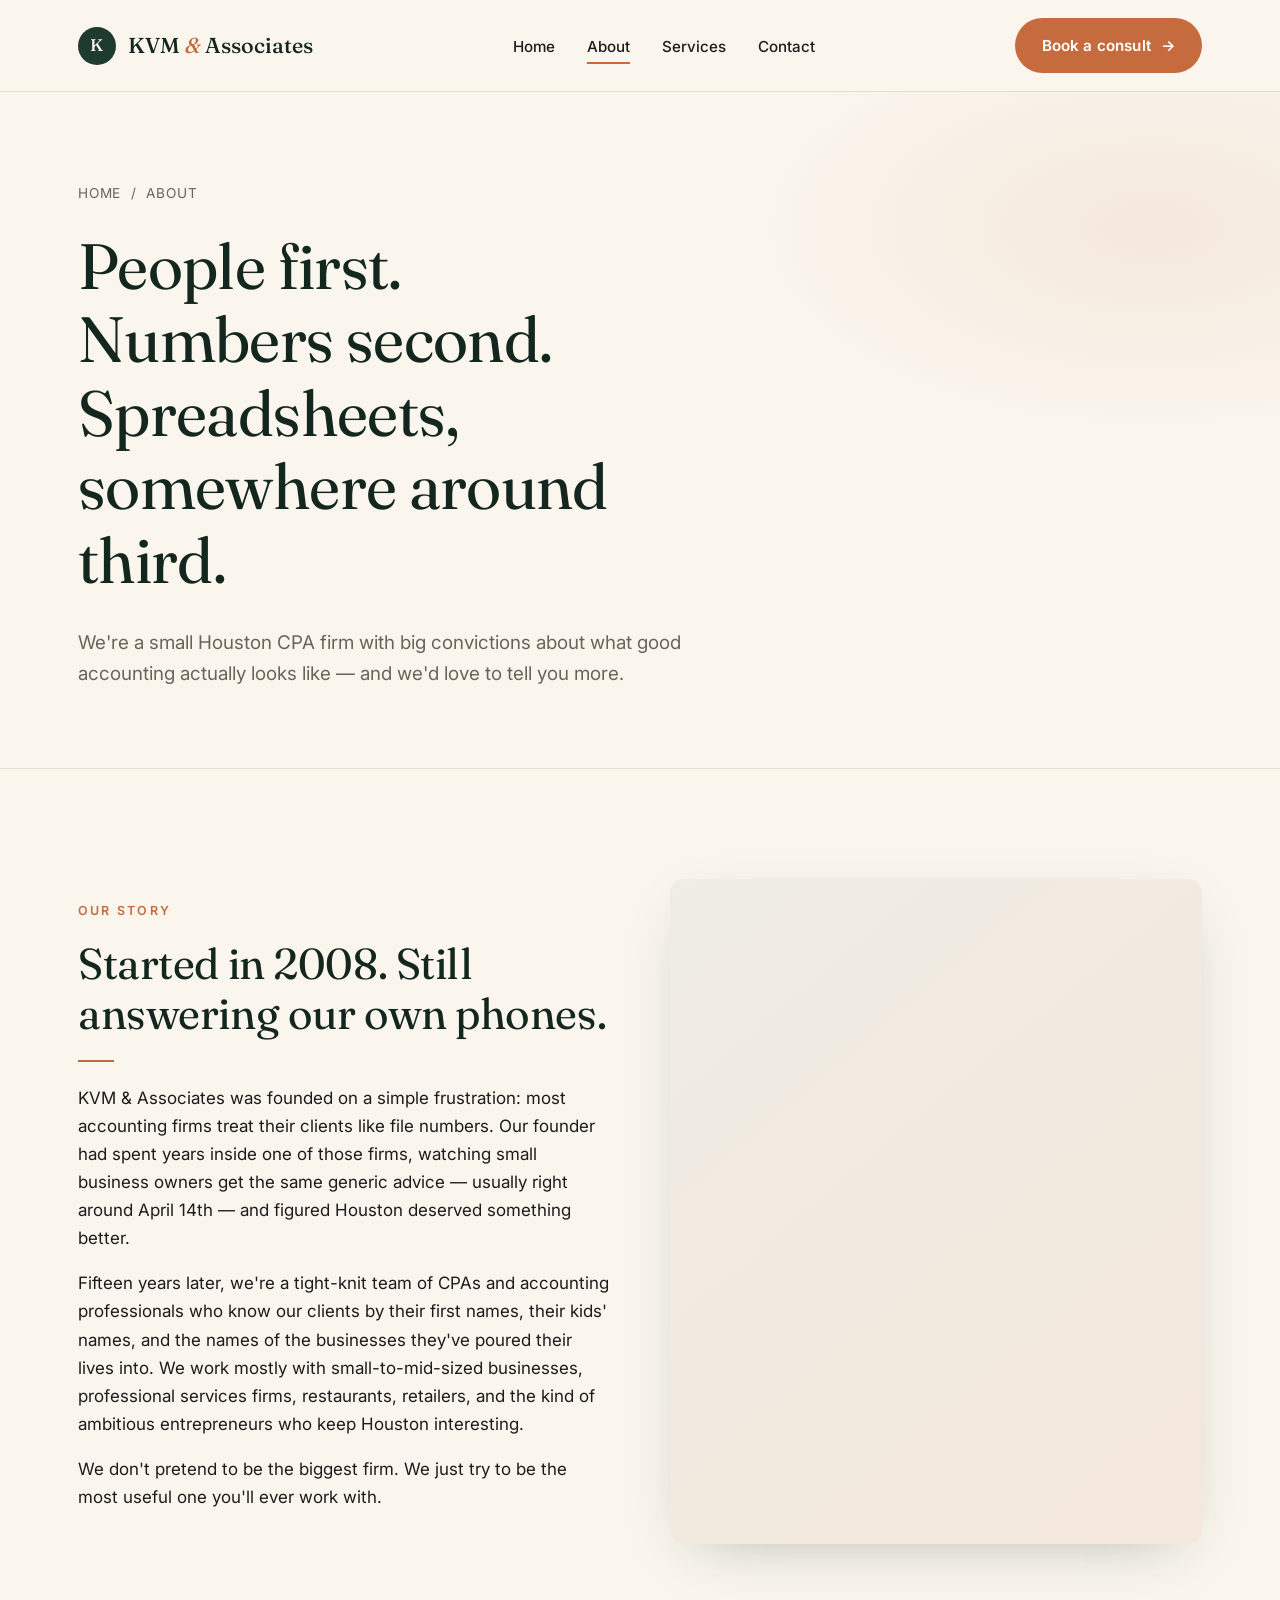
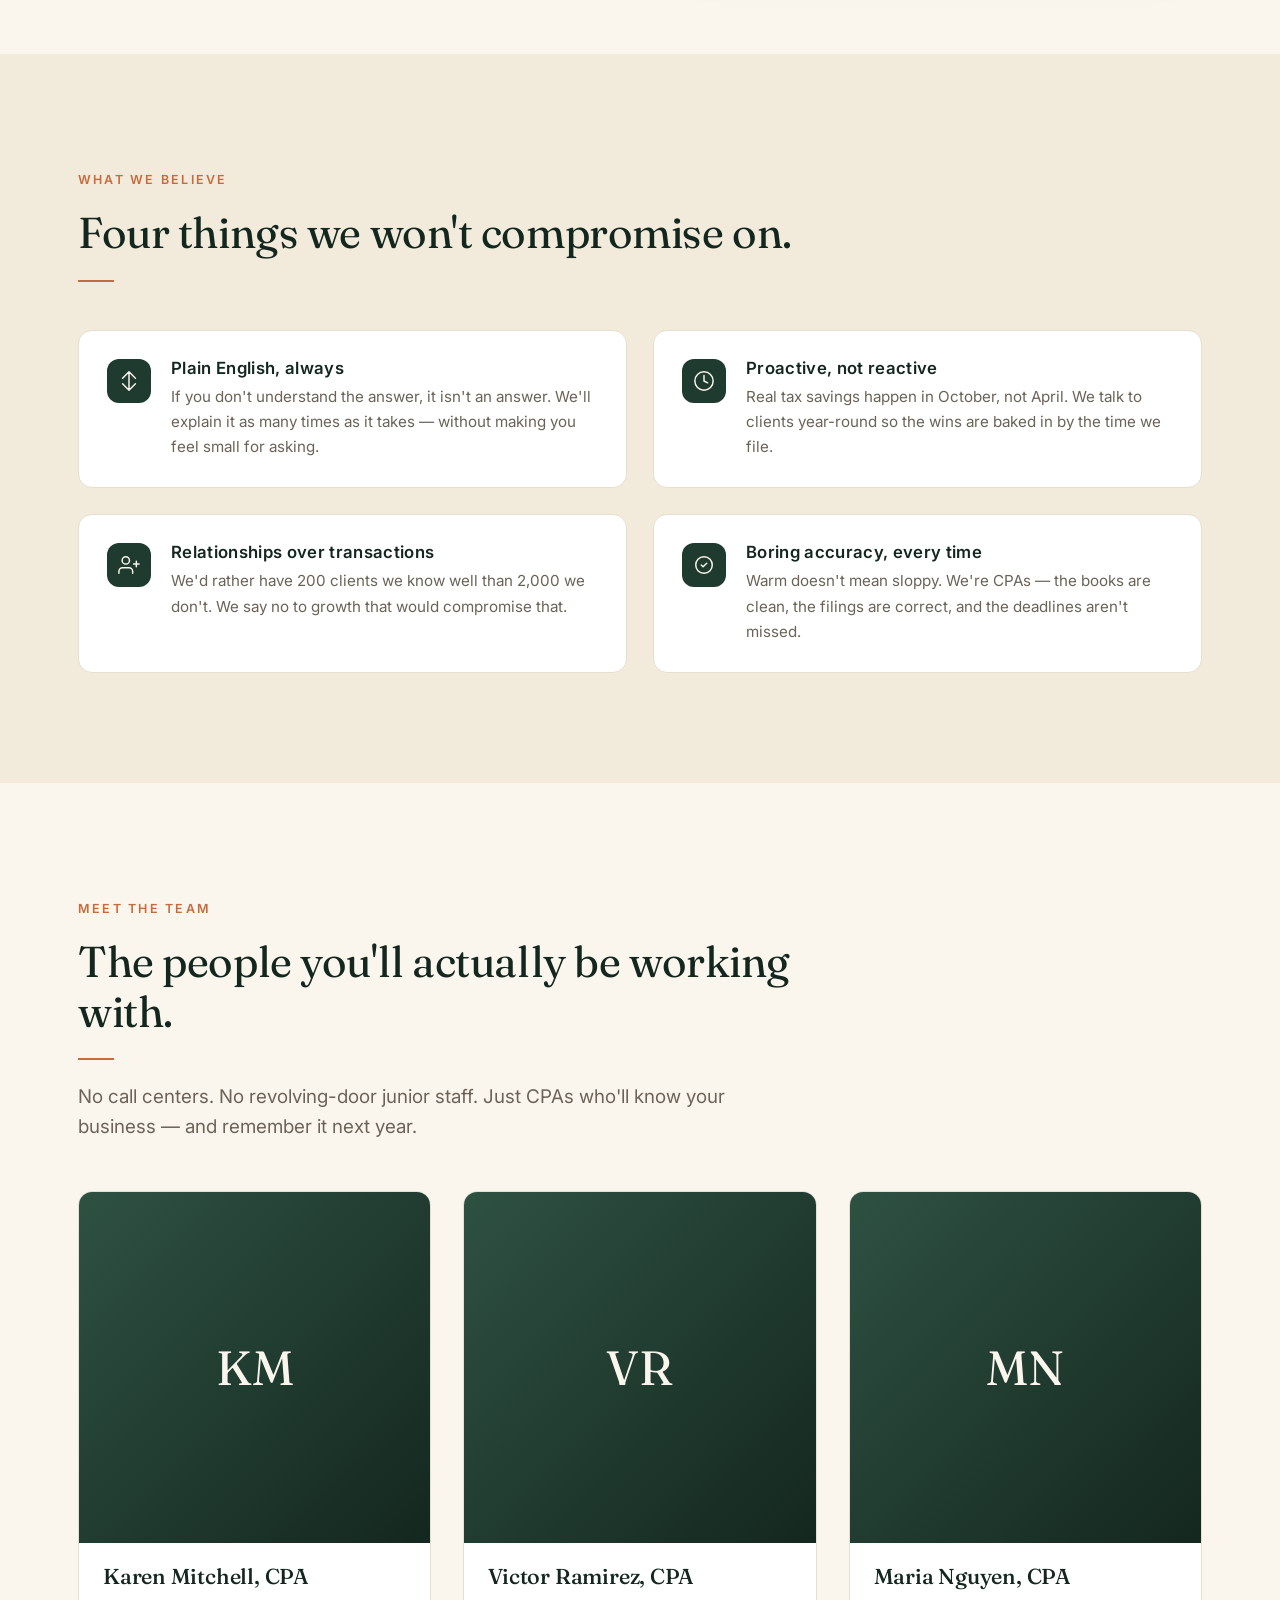
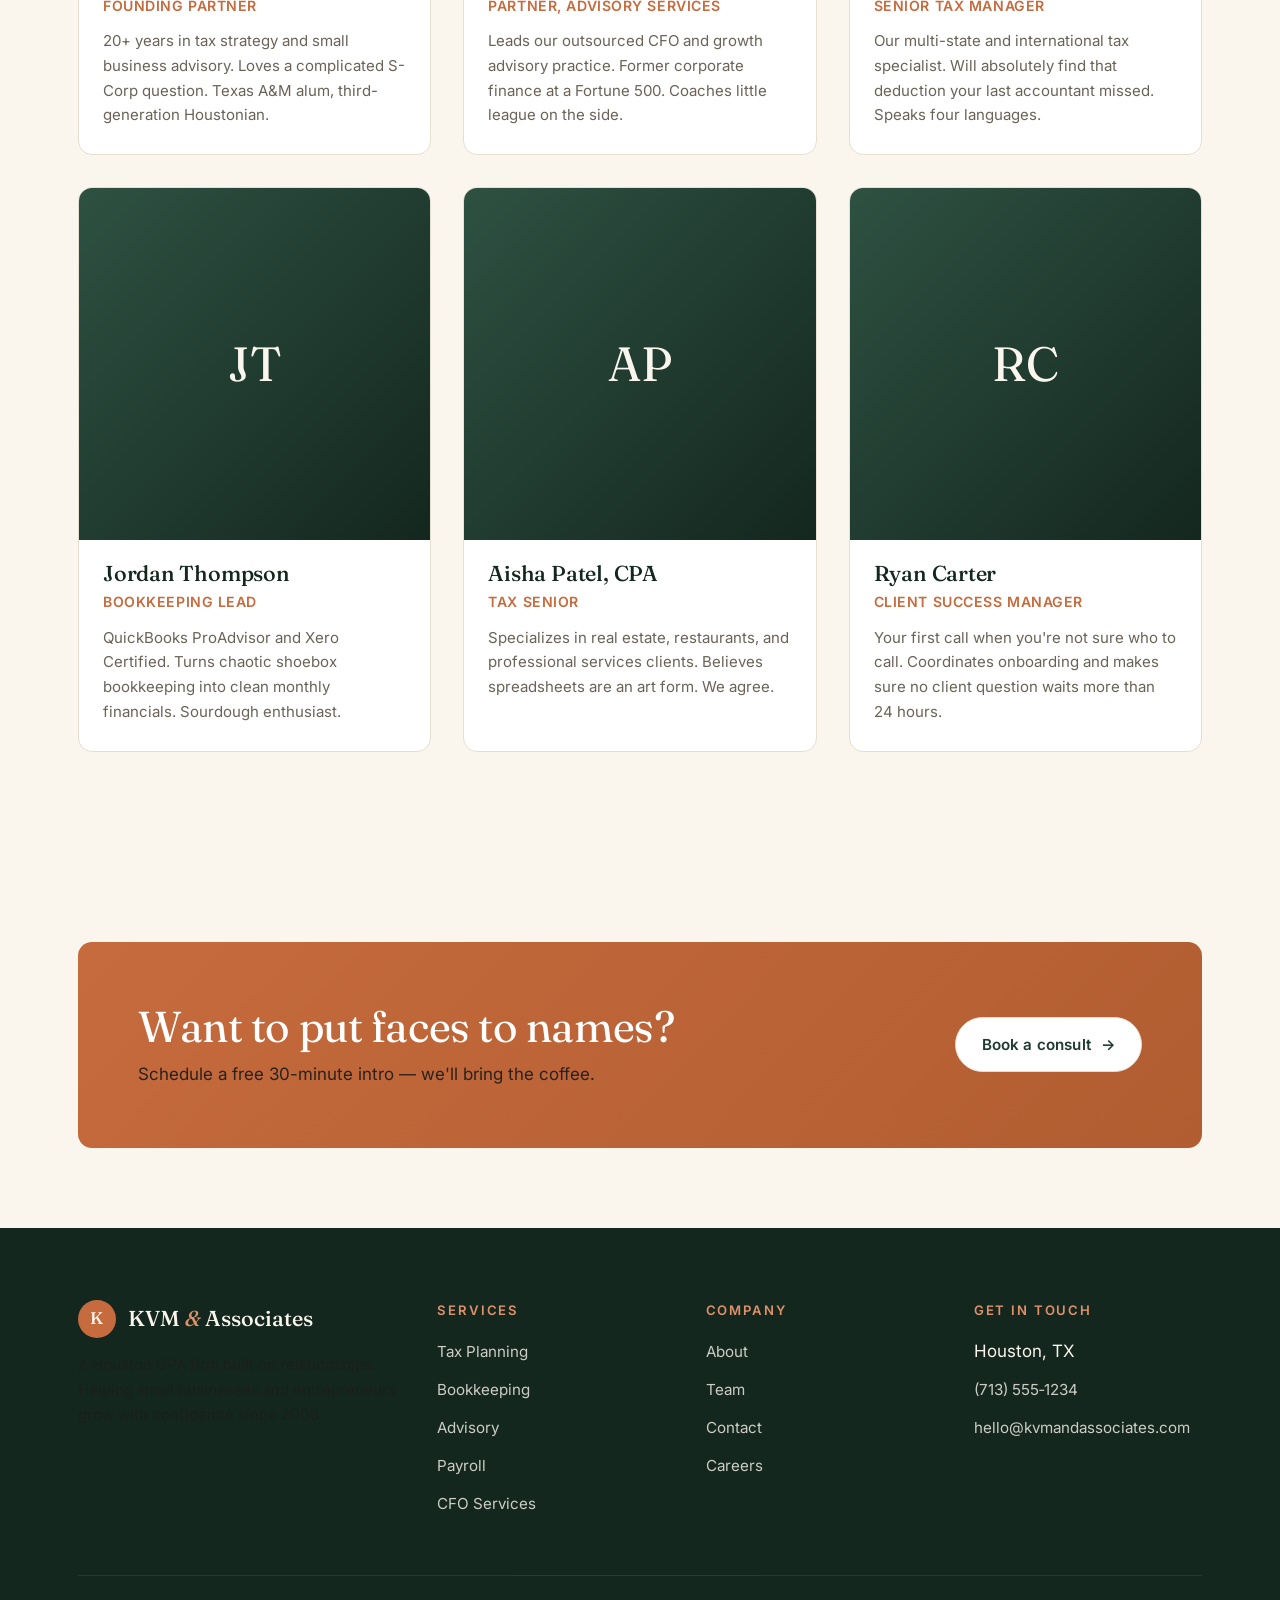
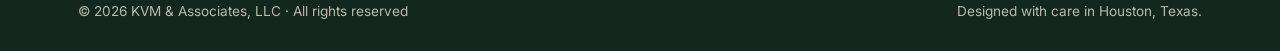
==== about.html @ 1a662e43 "Add files via upload" ====
<!DOCTYPE html>
<html lang="en">
<head>
  <meta charset="UTF-8" />
  <meta name="viewport" content="width=device-width, initial-scale=1.0" />
  <title>About KVM &amp; Associates — Houston CPAs Who Care</title>
  <meta name="description" content="Meet the Houston CPAs behind KVM &amp; Associates. Learn our story, values, and the people who make tax season feel a little less terrible." />
  <link rel="preconnect" href="https://fonts.googleapis.com" />
  <link rel="preconnect" href="https://fonts.gstatic.com" crossorigin />
  <link href="https://fonts.googleapis.com/css2?family=Fraunces:ital,opsz,wght@0,9..144,400;0,9..144,500;1,9..144,400&family=Inter:wght@400;500;600;700&display=swap" rel="stylesheet" />
  <link rel="stylesheet" href="styles.css" />
</head>
<body>

  <!-- NAV -->
  <header class="nav">
    <div class="nav-inner">
      <a href="index.html" class="brand">
        <span class="brand-mark">K</span>
        <span>KVM <em style="font-style: italic; color: var(--clay);">&amp;</em> Associates</span>
      </a>
      <nav>
        <ul class="nav-links">
          <li><a href="index.html">Home</a></li>
          <li><a href="about.html" class="active">About</a></li>
          <li><a href="services.html">Services</a></li>
          <li><a href="contact.html">Contact</a></li>
        </ul>
      </nav>
      <div class="nav-cta">
        <a href="contact.html" class="btn btn-primary">Book a consult <span class="arrow">→</span></a>
      </div>
    </div>
  </header>

  <!-- PAGE HEADER -->
  <section class="page-header">
    <div class="wrap">
      <div class="crumbs"><a href="index.html">Home</a> &nbsp;/&nbsp; About</div>
      <h1>People first. Numbers second. Spreadsheets, somewhere around third.</h1>
      <p class="lead">We're a small Houston CPA firm with big convictions about what good accounting actually looks like — and we'd love to tell you more.</p>
    </div>
  </section>

  <!-- STORY -->
  <section class="section">
    <div class="wrap">
      <div class="grid-2">
        <div>
          <span class="eyebrow">Our story</span>
          <h2>Started in 2008. Still answering our own phones.</h2>
          <div class="divider-leaf"></div>
          <p>KVM &amp; Associates was founded on a simple frustration: most accounting firms treat their clients like file numbers. Our founder had spent years inside one of those firms, watching small business owners get the same generic advice — usually right around April 14th — and figured Houston deserved something better.</p>
          <p>Fifteen years later, we're a tight-knit team of CPAs and accounting professionals who know our clients by their first names, their kids' names, and the names of the businesses they've poured their lives into. We work mostly with small-to-mid-sized businesses, professional services firms, restaurants, retailers, and the kind of ambitious entrepreneurs who keep Houston interesting.</p>
          <p>We don't pretend to be the biggest firm. We just try to be the most useful one you'll ever work with.</p>
        </div>
        <div class="tease-img" style="aspect-ratio: 4/5;"></div>
      </div>
    </div>
  </section>

  <!-- VALUES -->
  <section class="section about-tease">
    <div class="wrap">
      <div style="max-width: 720px; margin-bottom: 48px;">
        <span class="eyebrow">What we believe</span>
        <h2>Four things we won't compromise on.</h2>
        <div class="divider-leaf"></div>
      </div>
      <div class="values-grid">
        <div class="value">
          <div class="value-icon">
            <svg class="i" viewBox="0 0 24 24"><path d="M12 2v20M5 9l7-7 7 7M5 15l7 7 7-7"/></svg>
          </div>
          <div>
            <h4>Plain English, always</h4>
            <p>If you don't understand the answer, it isn't an answer. We'll explain it as many times as it takes — without making you feel small for asking.</p>
          </div>
        </div>
        <div class="value">
          <div class="value-icon">
            <svg class="i" viewBox="0 0 24 24"><circle cx="12" cy="12" r="10"/><path d="M12 6v6l4 2"/></svg>
          </div>
          <div>
            <h4>Proactive, not reactive</h4>
            <p>Real tax savings happen in October, not April. We talk to clients year-round so the wins are baked in by the time we file.</p>
          </div>
        </div>
        <div class="value">
          <div class="value-icon">
            <svg class="i" viewBox="0 0 24 24"><path d="M16 21v-2a4 4 0 0 0-4-4H5a4 4 0 0 0-4 4v2"/><circle cx="8.5" cy="7" r="4"/><path d="M20 8v6M23 11h-6"/></svg>
          </div>
          <div>
            <h4>Relationships over transactions</h4>
            <p>We'd rather have 200 clients we know well than 2,000 we don't. We say no to growth that would compromise that.</p>
          </div>
        </div>
        <div class="value">
          <div class="value-icon">
            <svg class="i" viewBox="0 0 24 24"><path d="M9 12l2 2 4-4M21 12c0 5-3.5 9-9 9s-9-4-9-9 3.5-9 9-9 9 4 9 9z"/></svg>
          </div>
          <div>
            <h4>Boring accuracy, every time</h4>
            <p>Warm doesn't mean sloppy. We're CPAs — the books are clean, the filings are correct, and the deadlines aren't missed.</p>
          </div>
        </div>
      </div>
    </div>
  </section>

  <!-- TEAM -->
  <section class="section">
    <div class="wrap">
      <div style="max-width: 720px; margin-bottom: 48px;">
        <span class="eyebrow">Meet the team</span>
        <h2>The people you'll actually be working with.</h2>
        <div class="divider-leaf"></div>
        <p class="lead">No call centers. No revolving-door junior staff. Just CPAs who'll know your business — and remember it next year.</p>
      </div>

      <div class="team-grid">
        <div class="member">
          <div class="member-photo">KM</div>
          <div class="member-body">
            <h3>Karen Mitchell, CPA</h3>
            <div class="role">Founding Partner</div>
            <p>20+ years in tax strategy and small business advisory. Loves a complicated S-Corp question. Texas A&amp;M alum, third-generation Houstonian.</p>
          </div>
        </div>
        <div class="member">
          <div class="member-photo">VR</div>
          <div class="member-body">
            <h3>Victor Ramirez, CPA</h3>
            <div class="role">Partner, Advisory Services</div>
            <p>Leads our outsourced CFO and growth advisory practice. Former corporate finance at a Fortune 500. Coaches little league on the side.</p>
          </div>
        </div>
        <div class="member">
          <div class="member-photo">MN</div>
          <div class="member-body">
            <h3>Maria Nguyen, CPA</h3>
            <div class="role">Senior Tax Manager</div>
            <p>Our multi-state and international tax specialist. Will absolutely find that deduction your last accountant missed. Speaks four languages.</p>
          </div>
        </div>
        <div class="member">
          <div class="member-photo">JT</div>
          <div class="member-body">
            <h3>Jordan Thompson</h3>
            <div class="role">Bookkeeping Lead</div>
            <p>QuickBooks ProAdvisor and Xero Certified. Turns chaotic shoebox bookkeeping into clean monthly financials. Sourdough enthusiast.</p>
          </div>
        </div>
        <div class="member">
          <div class="member-photo">AP</div>
          <div class="member-body">
            <h3>Aisha Patel, CPA</h3>
            <div class="role">Tax Senior</div>
            <p>Specializes in real estate, restaurants, and professional services clients. Believes spreadsheets are an art form. We agree.</p>
          </div>
        </div>
        <div class="member">
          <div class="member-photo">RC</div>
          <div class="member-body">
            <h3>Ryan Carter</h3>
            <div class="role">Client Success Manager</div>
            <p>Your first call when you're not sure who to call. Coordinates onboarding and makes sure no client question waits more than 24 hours.</p>
          </div>
        </div>
      </div>
    </div>
  </section>

  <!-- CTA BAND -->
  <section class="section-tight">
    <div class="wrap">
      <div class="cta-band">
        <div>
          <h2>Want to put faces to names?</h2>
          <p>Schedule a free 30-minute intro — we'll bring the coffee.</p>
        </div>
        <a href="contact.html" class="btn btn-light">Book a consult <span class="arrow">→</span></a>
      </div>
    </div>
  </section>

  <!-- FOOTER -->
  <footer class="footer">
    <div class="wrap">
      <div class="footer-grid">
        <div class="footer-brand">
          <div class="brand" style="color: var(--cream); margin-bottom: 14px;">
            <span class="brand-mark" style="background: var(--clay);">K</span>
            <span>KVM <em style="font-style: italic; color: var(--clay-soft);">&amp;</em> Associates</span>
          </div>
          <p>A Houston CPA firm built on relationships. Helping small businesses and entrepreneurs grow with confidence since 2008.</p>
        </div>
        <div>
          <h5>Services</h5>
          <ul>
            <li><a href="services.html">Tax Planning</a></li>
            <li><a href="services.html">Bookkeeping</a></li>
            <li><a href="services.html">Advisory</a></li>
            <li><a href="services.html">Payroll</a></li>
            <li><a href="services.html">CFO Services</a></li>
          </ul>
        </div>
        <div>
          <h5>Company</h5>
          <ul>
            <li><a href="about.html">About</a></li>
            <li><a href="about.html">Team</a></li>
            <li><a href="contact.html">Contact</a></li>
            <li><a href="contact.html">Careers</a></li>
          </ul>
        </div>
        <div>
          <h5>Get in touch</h5>
          <ul>
            <li>Houston, TX</li>
            <li><a href="tel:7135551234">(713) 555‑1234</a></li>
            <li><a href="mailto:hello@kvmandassociates.com">hello@kvmandassociates.com</a></li>
          </ul>
        </div>
      </div>
      <div class="footer-bottom">
        <span>© 2026 KVM &amp; Associates, LLC · All rights reserved</span>
        <span>Designed with care in Houston, Texas.</span>
      </div>
    </div>
  </footer>

</body>
</html>
---- styles.css ----
/* =========================================================
   KVM & Associates — Redesign
   Warm, relationship-focused CPA firm
   ========================================================= */

:root {
  --forest: #1F3A2E;
  --forest-deep: #14271F;
  --forest-soft: #2E5142;
  --clay: #C66B3D;
  --clay-soft: #E0916A;
  --cream: #FAF6EE;
  --cream-warm: #F2EBDC;
  --ink: #1C1C1C;
  --muted: #6B6358;
  --line: #E5DFD0;
  --gold: #C9A35B;
  --shadow: 0 18px 60px -28px rgba(20, 39, 31, 0.35);
  --radius: 14px;
  --maxw: 1180px;
}

* { box-sizing: border-box; }

html { scroll-behavior: smooth; }

body {
  margin: 0;
  font-family: 'Inter', -apple-system, BlinkMacSystemFont, 'Segoe UI', Roboto, sans-serif;
  font-size: 17px;
  line-height: 1.65;
  color: var(--ink);
  background: var(--cream);
  -webkit-font-smoothing: antialiased;
  text-rendering: optimizeLegibility;
}

h1, h2, h3, h4 {
  font-family: 'Fraunces', 'Playfair Display', Georgia, serif;
  font-weight: 500;
  letter-spacing: -0.01em;
  line-height: 1.15;
  color: var(--forest-deep);
  margin: 0 0 0.5em;
}

h1 { font-size: clamp(2.4rem, 5vw, 4rem); font-weight: 400; }
h2 { font-size: clamp(1.9rem, 3.5vw, 2.7rem); font-weight: 400; }
h3 { font-size: 1.35rem; }
h4 { font-size: 1.05rem; font-family: 'Inter', sans-serif; font-weight: 600; letter-spacing: 0.02em; }

p { margin: 0 0 1em; color: var(--ink); }
.lead { font-size: 1.18rem; color: var(--muted); line-height: 1.6; max-width: 56ch; }

a { color: var(--forest); text-decoration: none; }
a:hover { color: var(--clay); }

img { max-width: 100%; display: block; }

/* Layout helpers */
.wrap { max-width: var(--maxw); margin: 0 auto; padding: 0 28px; }
.section { padding: 110px 0; }
.section-tight { padding: 80px 0; }

.eyebrow {
  display: inline-block;
  font-family: 'Inter', sans-serif;
  font-size: 0.78rem;
  letter-spacing: 0.18em;
  text-transform: uppercase;
  color: var(--clay);
  font-weight: 600;
  margin-bottom: 18px;
}

.divider-leaf {
  width: 36px; height: 2px; background: var(--clay);
  margin: 18px 0 22px;
}

/* Buttons */
.btn {
  display: inline-flex;
  align-items: center;
  gap: 10px;
  padding: 14px 26px;
  border-radius: 999px;
  font-weight: 600;
  font-size: 0.95rem;
  letter-spacing: 0.01em;
  transition: transform 0.2s ease, box-shadow 0.2s ease, background 0.2s;
  border: 1.5px solid transparent;
  cursor: pointer;
}
.btn-primary { background: var(--clay); color: #fff; }
.btn-primary:hover { background: #b15d31; color: #fff; transform: translateY(-1px); box-shadow: 0 12px 30px -12px rgba(198,107,61,0.5); }
.btn-ghost { border-color: var(--forest); color: var(--forest); background: transparent; }
.btn-ghost:hover { background: var(--forest); color: #fff; }
.btn-light { background: #fff; color: var(--forest); border-color: var(--line); }
.btn-light:hover { background: var(--cream-warm); color: var(--forest); }

.btn .arrow { transition: transform 0.25s ease; }
.btn:hover .arrow { transform: translateX(4px); }

/* ============ NAV ============ */
.nav {
  position: sticky; top: 0; z-index: 50;
  backdrop-filter: saturate(140%) blur(12px);
  background: rgba(250, 246, 238, 0.85);
  border-bottom: 1px solid var(--line);
}
.nav-inner {
  max-width: var(--maxw);
  margin: 0 auto;
  padding: 18px 28px;
  display: flex;
  align-items: center;
  justify-content: space-between;
  gap: 24px;
}
.brand {
  display: flex; align-items: center; gap: 12px;
  font-family: 'Fraunces', serif;
  font-size: 1.35rem; font-weight: 500;
  color: var(--forest-deep);
}
.brand-mark {
  width: 38px; height: 38px;
  border-radius: 50%;
  background: var(--forest);
  color: var(--cream);
  display: grid; place-items: center;
  font-family: 'Fraunces', serif;
  font-weight: 500;
  font-size: 1.05rem;
  letter-spacing: 0.05em;
}
.nav-links { display: flex; gap: 32px; align-items: center; list-style: none; padding: 0; margin: 0; }
.nav-links a {
  font-size: 0.95rem;
  color: var(--ink);
  font-weight: 500;
  position: relative;
  padding: 6px 0;
}
.nav-links a:hover { color: var(--clay); }
.nav-links a.active::after {
  content: ""; position: absolute; left: 0; right: 0; bottom: -2px;
  height: 2px; background: var(--clay);
}
.nav-cta { display: flex; gap: 12px; align-items: center; }

@media (max-width: 820px) {
  .nav-links { display: none; }
}

/* ============ HERO ============ */
.hero {
  position: relative;
  padding: 90px 0 110px;
  background:
    radial-gradient(900px 500px at 85% 10%, rgba(198,107,61,0.10), transparent 60%),
    radial-gradient(700px 400px at 5% 90%, rgba(31,58,46,0.08), transparent 60%),
    var(--cream);
  overflow: hidden;
}
.hero-grid {
  display: grid;
  grid-template-columns: 1.1fr 0.9fr;
  gap: 60px;
  align-items: center;
}
.hero h1 .accent {
  font-style: italic;
  color: var(--clay);
  font-weight: 400;
}
.hero-meta {
  display: flex; gap: 24px; flex-wrap: wrap;
  margin-top: 36px;
  padding-top: 28px;
  border-top: 1px solid var(--line);
  color: var(--muted);
  font-size: 0.92rem;
}
.hero-meta strong { color: var(--forest-deep); display: block; font-size: 1.4rem; font-family: 'Fraunces', serif; font-weight: 500; }

.hero-visual {
  position: relative;
  aspect-ratio: 4 / 5;
  border-radius: var(--radius);
  background:
    linear-gradient(160deg, rgba(31,58,46,0.92), rgba(20,39,31,0.78)),
    url('https://images.unsplash.com/photo-1600880292203-757bb62b4baf?w=900') center/cover;
  box-shadow: var(--shadow);
  display: flex; align-items: flex-end;
  padding: 36px;
  color: var(--cream);
}
.hero-visual::before {
  content: ""; position: absolute; inset: 0;
  background: linear-gradient(transparent 35%, rgba(20,39,31,0.6));
  border-radius: var(--radius);
}
.hero-quote {
  position: relative;
  font-family: 'Fraunces', serif;
  font-size: 1.35rem;
  line-height: 1.45;
  font-weight: 400;
  font-style: italic;
}
.hero-quote cite {
  display: block; margin-top: 14px;
  font-style: normal; font-family: 'Inter', sans-serif;
  font-size: 0.85rem; letter-spacing: 0.06em;
  text-transform: uppercase; opacity: 0.85;
}

.cta-row { display: flex; gap: 14px; flex-wrap: wrap; margin-top: 32px; }

@media (max-width: 880px) {
  .hero-grid { grid-template-columns: 1fr; gap: 40px; }
  .hero-visual { aspect-ratio: 16 / 11; }
}

/* ============ TRUST BAR ============ */
.trust {
  background: var(--forest);
  color: var(--cream);
  padding: 28px 0;
}
.trust-inner {
  display: flex; flex-wrap: wrap; gap: 36px;
  justify-content: center; align-items: center;
  font-size: 0.9rem; letter-spacing: 0.02em; opacity: 0.92;
}
.trust-inner span { display: inline-flex; align-items: center; gap: 10px; }
.trust .dot { width: 5px; height: 5px; border-radius: 50%; background: var(--clay); }

/* ============ FEATURE GRID ============ */
.grid-3 { display: grid; grid-template-columns: repeat(3, 1fr); gap: 28px; }
.grid-2 { display: grid; grid-template-columns: 1fr 1fr; gap: 60px; align-items: center; }
@media (max-width: 880px) { .grid-3 { grid-template-columns: 1fr; } .grid-2 { grid-template-columns: 1fr; gap: 40px; } }

.card {
  background: #fff;
  border: 1px solid var(--line);
  border-radius: var(--radius);
  padding: 36px 30px;
  transition: transform 0.25s ease, box-shadow 0.25s ease, border-color 0.2s;
}
.card:hover { transform: translateY(-4px); box-shadow: 0 22px 50px -28px rgba(20,39,31,0.25); border-color: var(--clay-soft); }
.card .icon {
  width: 50px; height: 50px; border-radius: 12px;
  background: var(--cream-warm);
  color: var(--clay);
  display: grid; place-items: center;
  margin-bottom: 22px;
}
.card h3 { color: var(--forest-deep); margin-bottom: 10px; }
.card p { color: var(--muted); margin-bottom: 16px; font-size: 0.97rem; }
.card .more {
  font-size: 0.88rem; font-weight: 600; color: var(--forest);
  letter-spacing: 0.04em; text-transform: uppercase;
}

/* ============ ABOUT TEASER (alternating) ============ */
.about-tease {
  background: var(--cream-warm);
}
.tease-img {
  border-radius: var(--radius);
  aspect-ratio: 5 / 4;
  background:
    linear-gradient(140deg, rgba(31,58,46,0.05), rgba(198,107,61,0.10)),
    url('https://images.unsplash.com/photo-1521737711867-e3b97375f902?w=900') center/cover;
  box-shadow: var(--shadow);
}
.stat-row { display: flex; gap: 36px; flex-wrap: wrap; margin-top: 32px; }
.stat strong { display: block; font-family: 'Fraunces', serif; font-size: 2rem; color: var(--forest-deep); font-weight: 500; }
.stat span { font-size: 0.88rem; color: var(--muted); letter-spacing: 0.04em; text-transform: uppercase; }

/* ============ TESTIMONIAL ============ */
.testimonial-section { background: var(--forest); color: var(--cream); }
.testimonial-section h2 { color: var(--cream); }
.testimonial-section .eyebrow { color: var(--clay-soft); }
.testi-grid { display: grid; grid-template-columns: repeat(2, 1fr); gap: 28px; margin-top: 50px; }
@media (max-width: 880px) { .testi-grid { grid-template-columns: 1fr; } }
.testi {
  background: rgba(250,246,238,0.06);
  border: 1px solid rgba(250,246,238,0.12);
  border-radius: var(--radius);
  padding: 34px;
}
.testi blockquote {
  font-family: 'Fraunces', serif;
  font-size: 1.2rem; line-height: 1.5;
  font-style: italic;
  margin: 0 0 22px;
  color: var(--cream);
}
.testi-author { display: flex; align-items: center; gap: 14px; }
.testi-avatar {
  width: 44px; height: 44px; border-radius: 50%;
  background: var(--clay); color: #fff;
  display: grid; place-items: center;
  font-family: 'Fraunces', serif; font-size: 1.05rem;
}
.testi-name strong { display: block; color: var(--cream); font-weight: 500; }
.testi-name span { font-size: 0.85rem; opacity: 0.7; }

/* ============ CTA BAND ============ */
.cta-band {
  background: linear-gradient(135deg, var(--clay), #b15d31);
  color: #fff;
  border-radius: var(--radius);
  padding: 60px;
  display: flex; justify-content: space-between; align-items: center; gap: 30px;
  flex-wrap: wrap;
}
.cta-band h2 { color: #fff; margin: 0; }
.cta-band p { margin: 8px 0 0; opacity: 0.92; }

/* ============ PAGE HEADER ============ */
.page-header {
  padding: 90px 0 60px;
  background:
    radial-gradient(700px 360px at 90% 20%, rgba(198,107,61,0.10), transparent 60%),
    var(--cream);
  border-bottom: 1px solid var(--line);
}
.page-header h1 { max-width: 14ch; }
.page-header .lead { margin-top: 18px; }
.crumbs { font-size: 0.85rem; color: var(--muted); letter-spacing: 0.06em; text-transform: uppercase; margin-bottom: 24px; }
.crumbs a { color: var(--muted); }

/* ============ TEAM ============ */
.team-grid { display: grid; grid-template-columns: repeat(3, 1fr); gap: 32px; }
@media (max-width: 880px) { .team-grid { grid-template-columns: 1fr 1fr; } }
@media (max-width: 600px) { .team-grid { grid-template-columns: 1fr; } }
.member { background: #fff; border: 1px solid var(--line); border-radius: var(--radius); overflow: hidden; transition: transform 0.25s; }
.member:hover { transform: translateY(-4px); }
.member-photo {
  aspect-ratio: 1 / 1;
  background: linear-gradient(135deg, var(--forest-soft), var(--forest-deep));
  display: grid; place-items: center;
  color: var(--cream);
  font-family: 'Fraunces', serif;
  font-size: 3rem;
  font-weight: 400;
}
.member-body { padding: 22px 24px 26px; }
.member-body h3 { margin-bottom: 4px; }
.member-body .role { font-size: 0.88rem; color: var(--clay); letter-spacing: 0.04em; text-transform: uppercase; font-weight: 600; margin-bottom: 12px; }
.member-body p { color: var(--muted); font-size: 0.94rem; margin: 0; }

/* ============ VALUES ============ */
.values-grid { display: grid; grid-template-columns: repeat(2, 1fr); gap: 26px; }
@media (max-width: 720px) { .values-grid { grid-template-columns: 1fr; } }
.value {
  display: flex; gap: 20px; align-items: flex-start;
  padding: 28px;
  background: #fff;
  border: 1px solid var(--line);
  border-radius: var(--radius);
}
.value-icon {
  flex: 0 0 44px; height: 44px; border-radius: 12px;
  background: var(--forest); color: var(--cream);
  display: grid; place-items: center;
}
.value h4 { margin: 0 0 6px; color: var(--forest-deep); font-size: 1.05rem; }
.value p { margin: 0; color: var(--muted); font-size: 0.95rem; }

/* ============ SERVICES PAGE ============ */
.svc-list { display: grid; grid-template-columns: 1fr 1fr; gap: 24px; }
@media (max-width: 880px) { .svc-list { grid-template-columns: 1fr; } }
.svc {
  background: #fff;
  border: 1px solid var(--line);
  border-radius: var(--radius);
  padding: 34px;
}
.svc h3 { color: var(--forest-deep); display: flex; align-items: center; gap: 14px; }
.svc h3 .num {
  font-family: 'Fraunces', serif; color: var(--clay);
  font-size: 1rem; letter-spacing: 0.05em;
}
.svc ul { padding-left: 20px; margin: 14px 0 0; color: var(--muted); }
.svc li { margin: 6px 0; }
.svc .who {
  margin-top: 16px; padding-top: 16px;
  border-top: 1px dashed var(--line);
  font-size: 0.9rem; color: var(--muted);
}
.svc .who strong { color: var(--forest); font-weight: 600; }

/* ============ FAQ ============ */
.faq details {
  background: #fff;
  border: 1px solid var(--line);
  border-radius: var(--radius);
  margin-bottom: 12px;
  padding: 22px 26px;
  transition: border-color 0.2s;
}
.faq details[open] { border-color: var(--clay-soft); }
.faq summary {
  font-family: 'Fraunces', serif;
  font-size: 1.15rem;
  cursor: pointer;
  list-style: none;
  display: flex; justify-content: space-between; align-items: center;
  color: var(--forest-deep);
}
.faq summary::-webkit-details-marker { display: none; }
.faq summary::after { content: "+"; font-family: 'Inter', sans-serif; font-size: 1.5rem; color: var(--clay); transition: transform 0.2s; }
.faq details[open] summary::after { content: "−"; }
.faq details p { margin: 12px 0 0; color: var(--muted); }

/* ============ CONTACT ============ */
.contact-grid { display: grid; grid-template-columns: 1.1fr 0.9fr; gap: 56px; align-items: start; }
@media (max-width: 880px) { .contact-grid { grid-template-columns: 1fr; } }

.form { background: #fff; border: 1px solid var(--line); border-radius: var(--radius); padding: 38px; }
.form-row { display: grid; grid-template-columns: 1fr 1fr; gap: 18px; margin-bottom: 16px; }
@media (max-width: 600px) { .form-row { grid-template-columns: 1fr; } }
.field { display: flex; flex-direction: column; }
.field label { font-size: 0.84rem; color: var(--forest-deep); font-weight: 600; letter-spacing: 0.04em; text-transform: uppercase; margin-bottom: 6px; }
.field input, .field select, .field textarea {
  border: 1px solid var(--line);
  background: var(--cream);
  border-radius: 10px;
  padding: 13px 14px;
  font: inherit;
  color: var(--ink);
  transition: border-color 0.2s, background 0.2s;
}
.field input:focus, .field select:focus, .field textarea:focus {
  outline: none; border-color: var(--clay); background: #fff;
}
.field textarea { resize: vertical; min-height: 130px; }

.contact-side .info {
  background: var(--forest); color: var(--cream);
  border-radius: var(--radius); padding: 36px; margin-bottom: 22px;
}
.contact-side .info h3 { color: var(--cream); margin: 0 0 18px; }
.contact-side .info-row { display: flex; gap: 14px; margin-bottom: 18px; align-items: flex-start; }
.contact-side .info-row svg { flex: 0 0 22px; color: var(--clay-soft); margin-top: 2px; }
.contact-side .info-row strong { display: block; font-weight: 500; margin-bottom: 2px; }
.contact-side .info-row span { opacity: 0.85; font-size: 0.95rem; }

.hours { background: #fff; border: 1px solid var(--line); border-radius: var(--radius); padding: 28px; }
.hours h4 { margin: 0 0 14px; color: var(--forest-deep); font-family: 'Fraunces', serif; font-size: 1.15rem; font-weight: 500; letter-spacing: 0; }
.hours ul { list-style: none; padding: 0; margin: 0; }
.hours li { display: flex; justify-content: space-between; padding: 6px 0; border-bottom: 1px dashed var(--line); font-size: 0.95rem; color: var(--muted); }
.hours li:last-child { border-bottom: none; }
.hours li strong { color: var(--forest-deep); font-weight: 500; }

/* ============ FOOTER ============ */
.footer {
  background: var(--forest-deep);
  color: var(--cream);
  padding: 72px 0 28px;
}
.footer-grid { display: grid; grid-template-columns: 1.4fr 1fr 1fr 1fr; gap: 40px; }
@media (max-width: 880px) { .footer-grid { grid-template-columns: 1fr 1fr; gap: 32px; } }
@media (max-width: 520px) { .footer-grid { grid-template-columns: 1fr; } }
.footer h5 { font-family: 'Inter', sans-serif; font-size: 0.82rem; letter-spacing: 0.14em; text-transform: uppercase; color: var(--clay-soft); margin: 0 0 16px; font-weight: 600; }
.footer ul { list-style: none; padding: 0; margin: 0; }
.footer li { margin-bottom: 10px; }
.footer a { color: var(--cream); opacity: 0.8; font-size: 0.95rem; }
.footer a:hover { color: var(--clay-soft); opacity: 1; }
.footer-brand p { opacity: 0.75; font-size: 0.95rem; max-width: 36ch; }
.footer-bottom {
  margin-top: 48px; padding-top: 24px;
  border-top: 1px solid rgba(250,246,238,0.12);
  display: flex; justify-content: space-between; flex-wrap: wrap; gap: 14px;
  font-size: 0.85rem; opacity: 0.7;
}

/* small icons */
.i { width: 22px; height: 22px; stroke-width: 1.6; stroke: currentColor; fill: none; stroke-linecap: round; stroke-linejoin: round; }

/* ============ SINGLE-CTA HELPERS ============ */
.cta-secondary-link {
  display: inline-block;
  margin-top: 14px;
  font-size: 0.92rem;
  color: var(--muted);
  border-bottom: 1px dashed var(--line);
  padding-bottom: 2px;
}
.cta-secondary-link:hover { color: var(--clay); border-color: var(--clay-soft); }

.hero-proof {
  display: inline-flex;
  align-items: center;
  gap: 10px;
  background: rgba(31, 58, 46, 0.06);
  border: 1px solid var(--line);
  border-radius: 999px;
  padding: 8px 16px;
  font-size: 0.88rem;
  color: var(--forest-deep);
  margin-bottom: 22px;
}
.hero-proof .pulse {
  width: 8px; height: 8px; border-radius: 50%;
  background: var(--clay);
  box-shadow: 0 0 0 0 rgba(198,107,61,0.6);
  animation: pulse 2.2s infinite;
}
@keyframes pulse {
  0% { box-shadow: 0 0 0 0 rgba(198,107,61,0.6); }
  70% { box-shadow: 0 0 0 10px rgba(198,107,61,0); }
  100% { box-shadow: 0 0 0 0 rgba(198,107,61,0); }
}

/* ============ LEAD MAGNET ============ */
.lead-magnet {
  background: var(--cream-warm);
  padding: 90px 0;
  border-top: 1px solid var(--line);
  border-bottom: 1px solid var(--line);
}
.lm-grid {
  display: grid;
  grid-template-columns: 1fr 1fr;
  gap: 60px;
  align-items: center;
}
@media (max-width: 880px) { .lm-grid { grid-template-columns: 1fr; gap: 40px; } }

.lm-cover {
  position: relative;
  aspect-ratio: 4 / 5;
  max-width: 380px;
  margin: 0 auto;
  background: linear-gradient(155deg, var(--forest), var(--forest-deep));
  border-radius: 8px;
  box-shadow:
    0 30px 80px -30px rgba(20,39,31,0.5),
    -8px 0 0 0 rgba(198,107,61,0.25);
  padding: 38px 32px;
  color: var(--cream);
  display: flex;
  flex-direction: column;
  justify-content: space-between;
  overflow: hidden;
}
.lm-cover::before {
  content: "";
  position: absolute;
  top: -40px; right: -40px;
  width: 180px; height: 180px;
  background: radial-gradient(circle, rgba(198,107,61,0.35), transparent 70%);
  border-radius: 50%;
}
.lm-cover .badge {
  display: inline-block;
  font-size: 0.72rem;
  letter-spacing: 0.16em;
  text-transform: uppercase;
  padding: 6px 12px;
  border: 1px solid rgba(250,246,238,0.3);
  border-radius: 999px;
  width: fit-content;
  color: var(--clay-soft);
  position: relative;
}
.lm-cover h3 {
  font-family: 'Fraunces', serif;
  color: var(--cream);
  font-size: 2.1rem;
  font-weight: 400;
  line-height: 1.15;
  margin: 0;
  position: relative;
}
.lm-cover .meta {
  font-size: 0.85rem;
  opacity: 0.7;
  letter-spacing: 0.04em;
  position: relative;
}

.lm-form {
  display: flex; gap: 10px; margin-top: 22px;
  flex-wrap: wrap;
}
.lm-form input[type="email"] {
  flex: 1 1 240px;
  border: 1px solid var(--line);
  background: #fff;
  border-radius: 999px;
  padding: 14px 22px;
  font: inherit;
  font-size: 0.95rem;
  color: var(--ink);
}
.lm-form input[type="email"]:focus {
  outline: none; border-color: var(--clay);
}
.lm-fineprint {
  margin-top: 14px;
  font-size: 0.85rem;
  color: var(--muted);
  display: flex; align-items: center; gap: 8px;
}
.lm-fineprint::before {
  content: "✓"; color: var(--forest); font-weight: 700;
}

/* ============ QUALIFIER BAND (contact) ============ */
.qualifier {
  background: var(--forest);
  color: var(--cream);
  border-radius: var(--radius);
  padding: 28px 36px;
  margin-bottom: 40px;
  display: flex;
  gap: 28px;
  align-items: center;
  justify-content: space-between;
  flex-wrap: wrap;
}
.qualifier-text { flex: 1 1 320px; }
.qualifier-text strong {
  font-family: 'Fraunces', serif;
  font-size: 1.25rem;
  font-weight: 500;
  display: block;
  margin-bottom: 4px;
}
.qualifier-text p {
  margin: 0;
  font-size: 0.95rem;
  opacity: 0.85;
  color: var(--cream);
}
.qualifier-stat {
  text-align: right;
  flex: 0 0 auto;
}
.qualifier-stat strong {
  display: block;
  font-family: 'Fraunces', serif;
  font-size: 2rem;
  font-weight: 500;
  color: var(--clay-soft);
}
.qualifier-stat span {
  font-size: 0.8rem;
  letter-spacing: 0.06em;
  text-transform: uppercase;
  opacity: 0.7;
}
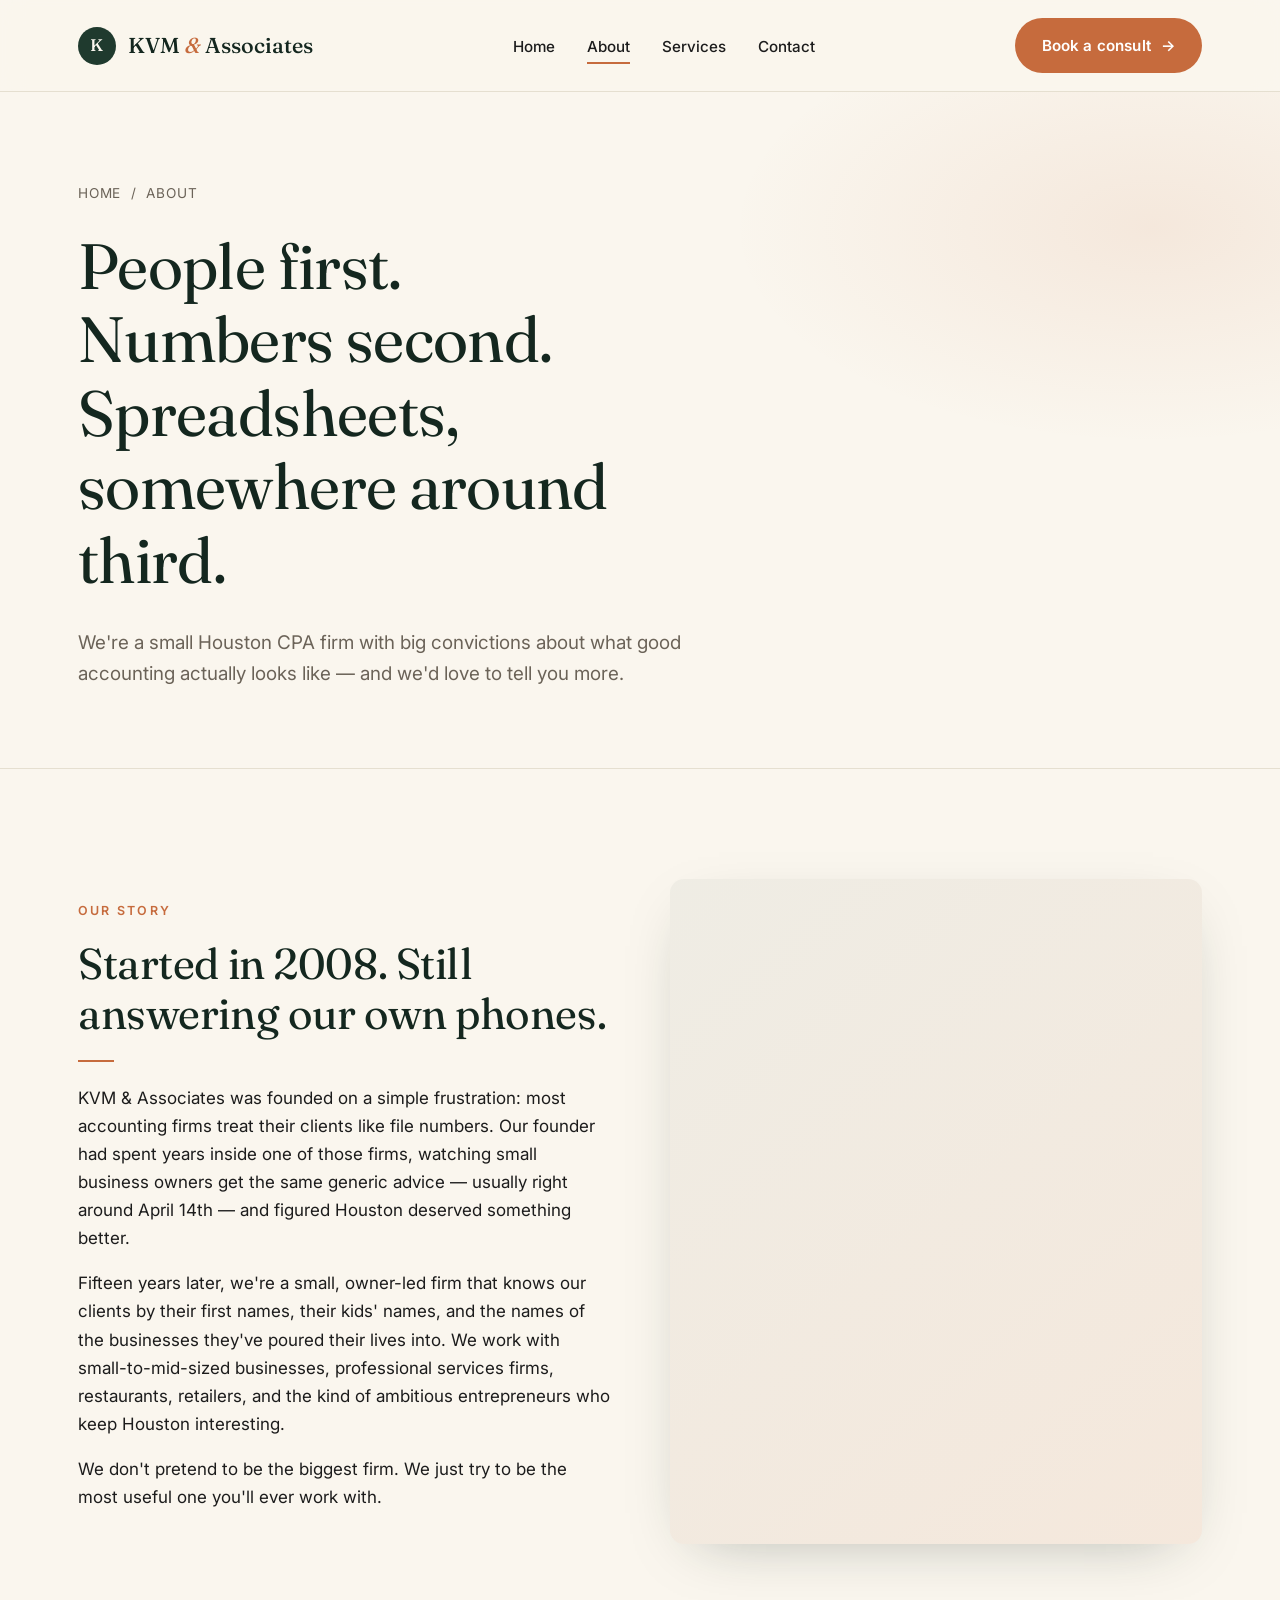
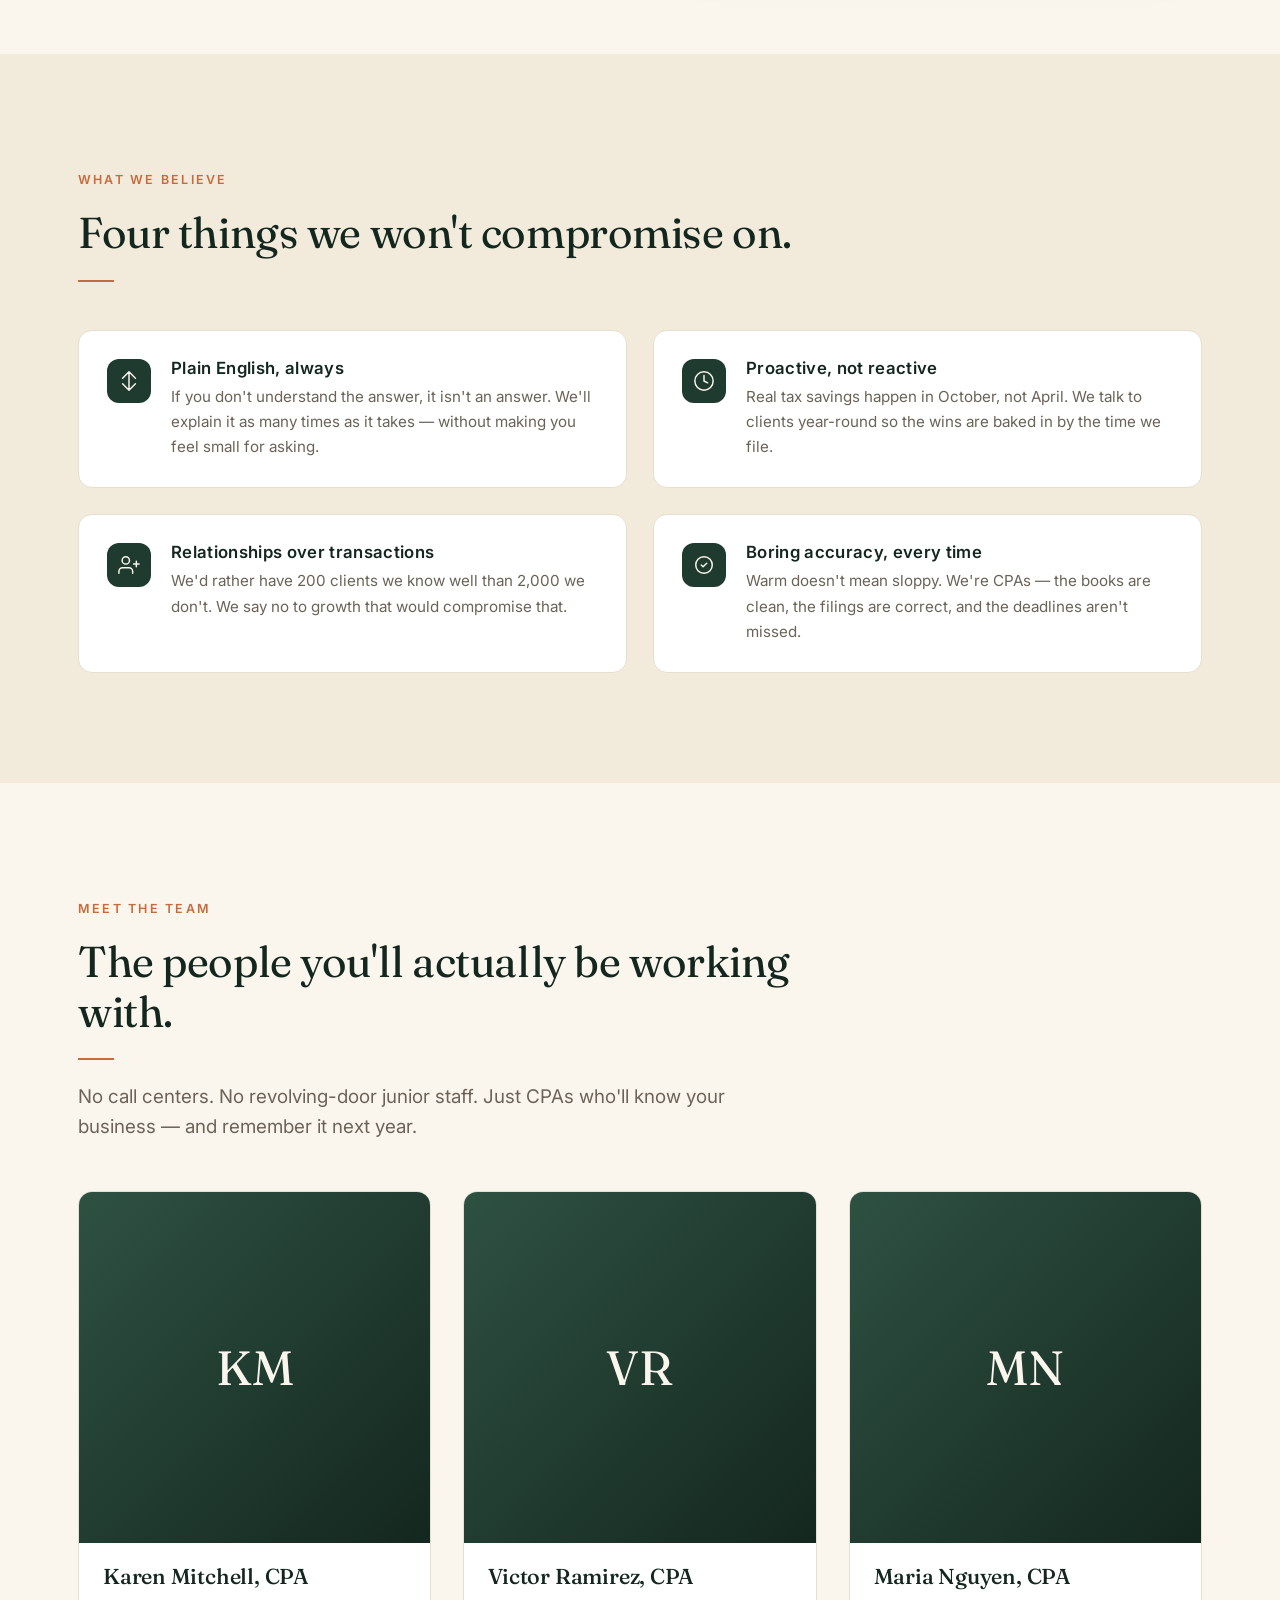
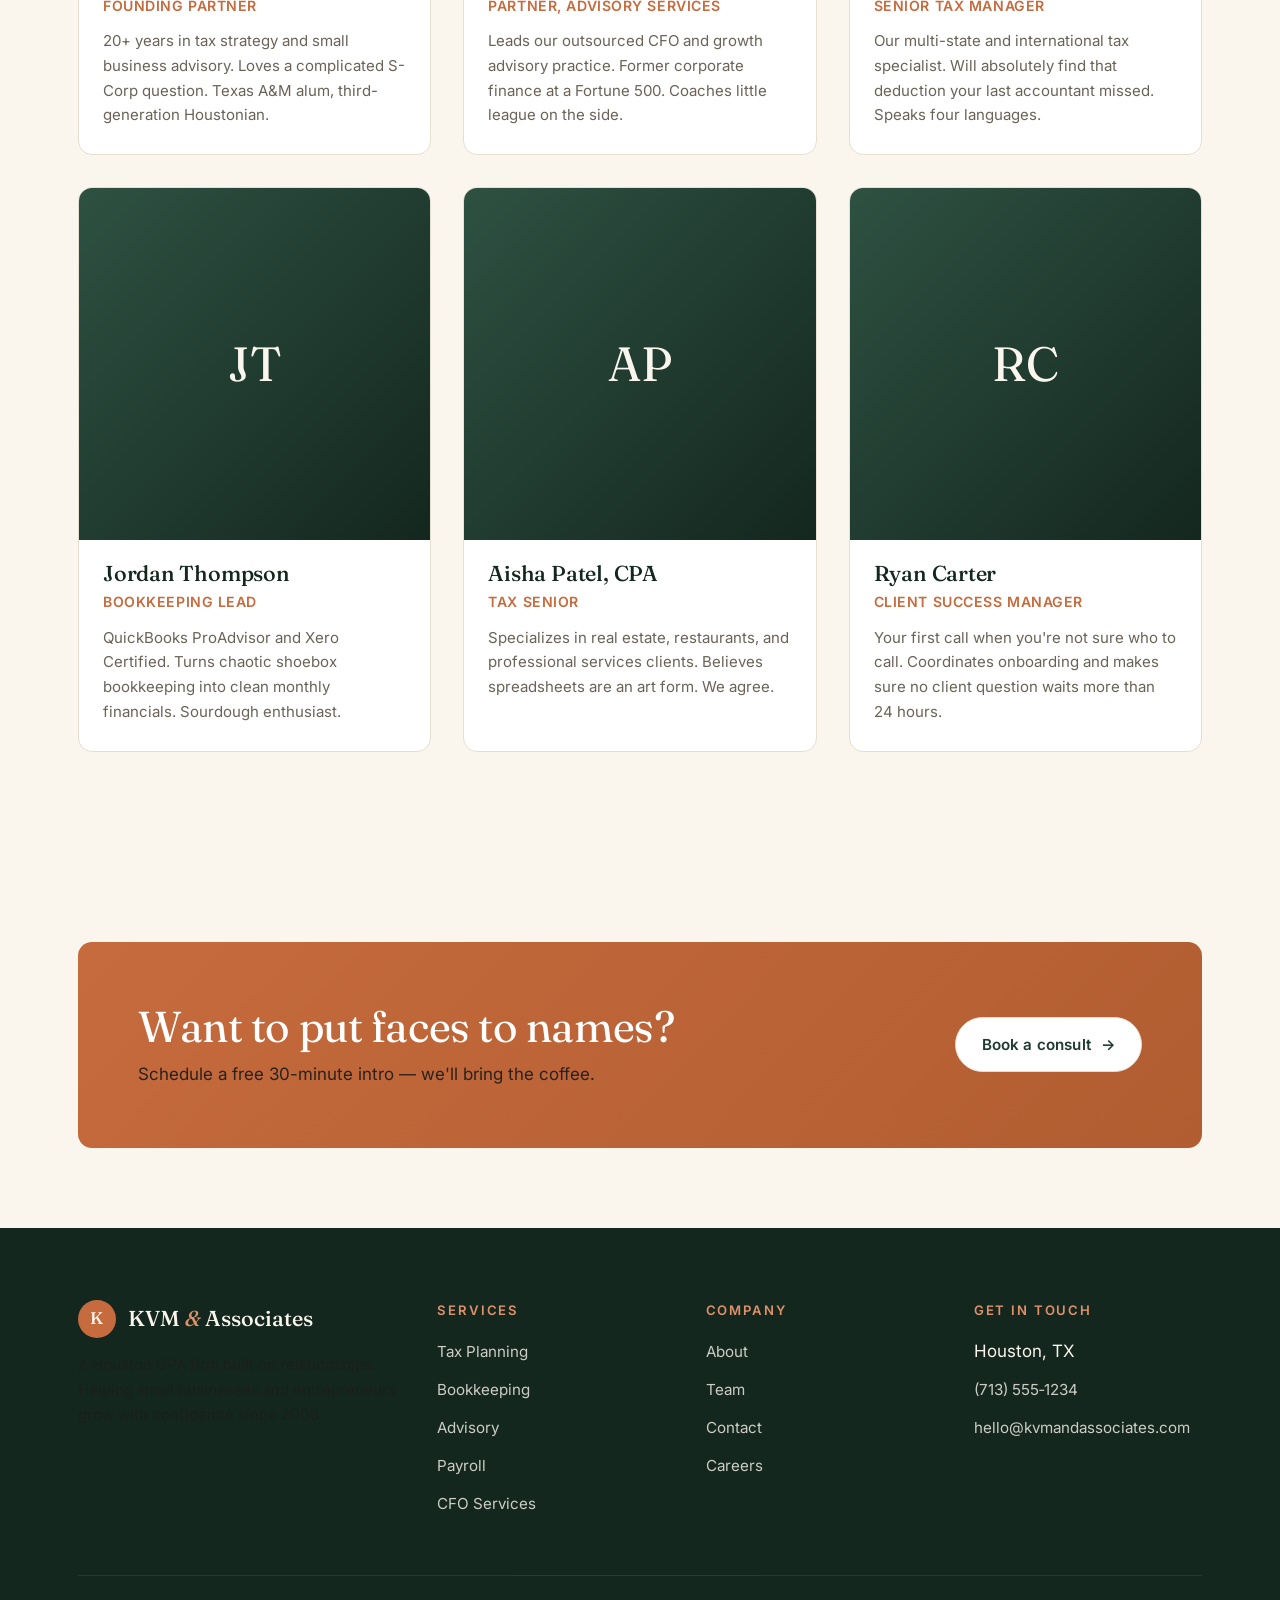
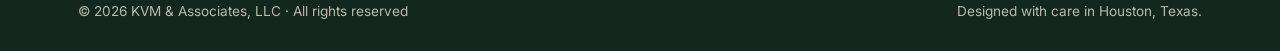
==== commit 51b3c847: "Add files via upload" ====
--- a/about.html
+++ b/about.html
@@ -51,7 +51,7 @@
           <h2>Started in 2008. Still answering our own phones.</h2>
           <div class="divider-leaf"></div>
           <p>KVM &amp; Associates was founded on a simple frustration: most accounting firms treat their clients like file numbers. Our founder had spent years inside one of those firms, watching small business owners get the same generic advice — usually right around April 14th — and figured Houston deserved something better.</p>
-          <p>Fifteen years later, we're a tight-knit team of CPAs and accounting professionals who know our clients by their first names, their kids' names, and the names of the businesses they've poured their lives into. We work mostly with small-to-mid-sized businesses, professional services firms, restaurants, retailers, and the kind of ambitious entrepreneurs who keep Houston interesting.</p>
+          <p>Fifteen years later, we're a small, owner-led firm that knows our clients by their first names, their kids' names, and the names of the businesses they've poured their lives into. We work with small-to-mid-sized businesses, professional services firms, restaurants, retailers, and the kind of ambitious entrepreneurs who keep Houston interesting.</p>
           <p>We don't pretend to be the biggest firm. We just try to be the most useful one you'll ever work with.</p>
         </div>
         <div class="tease-img" style="aspect-ratio: 4/5;"></div>
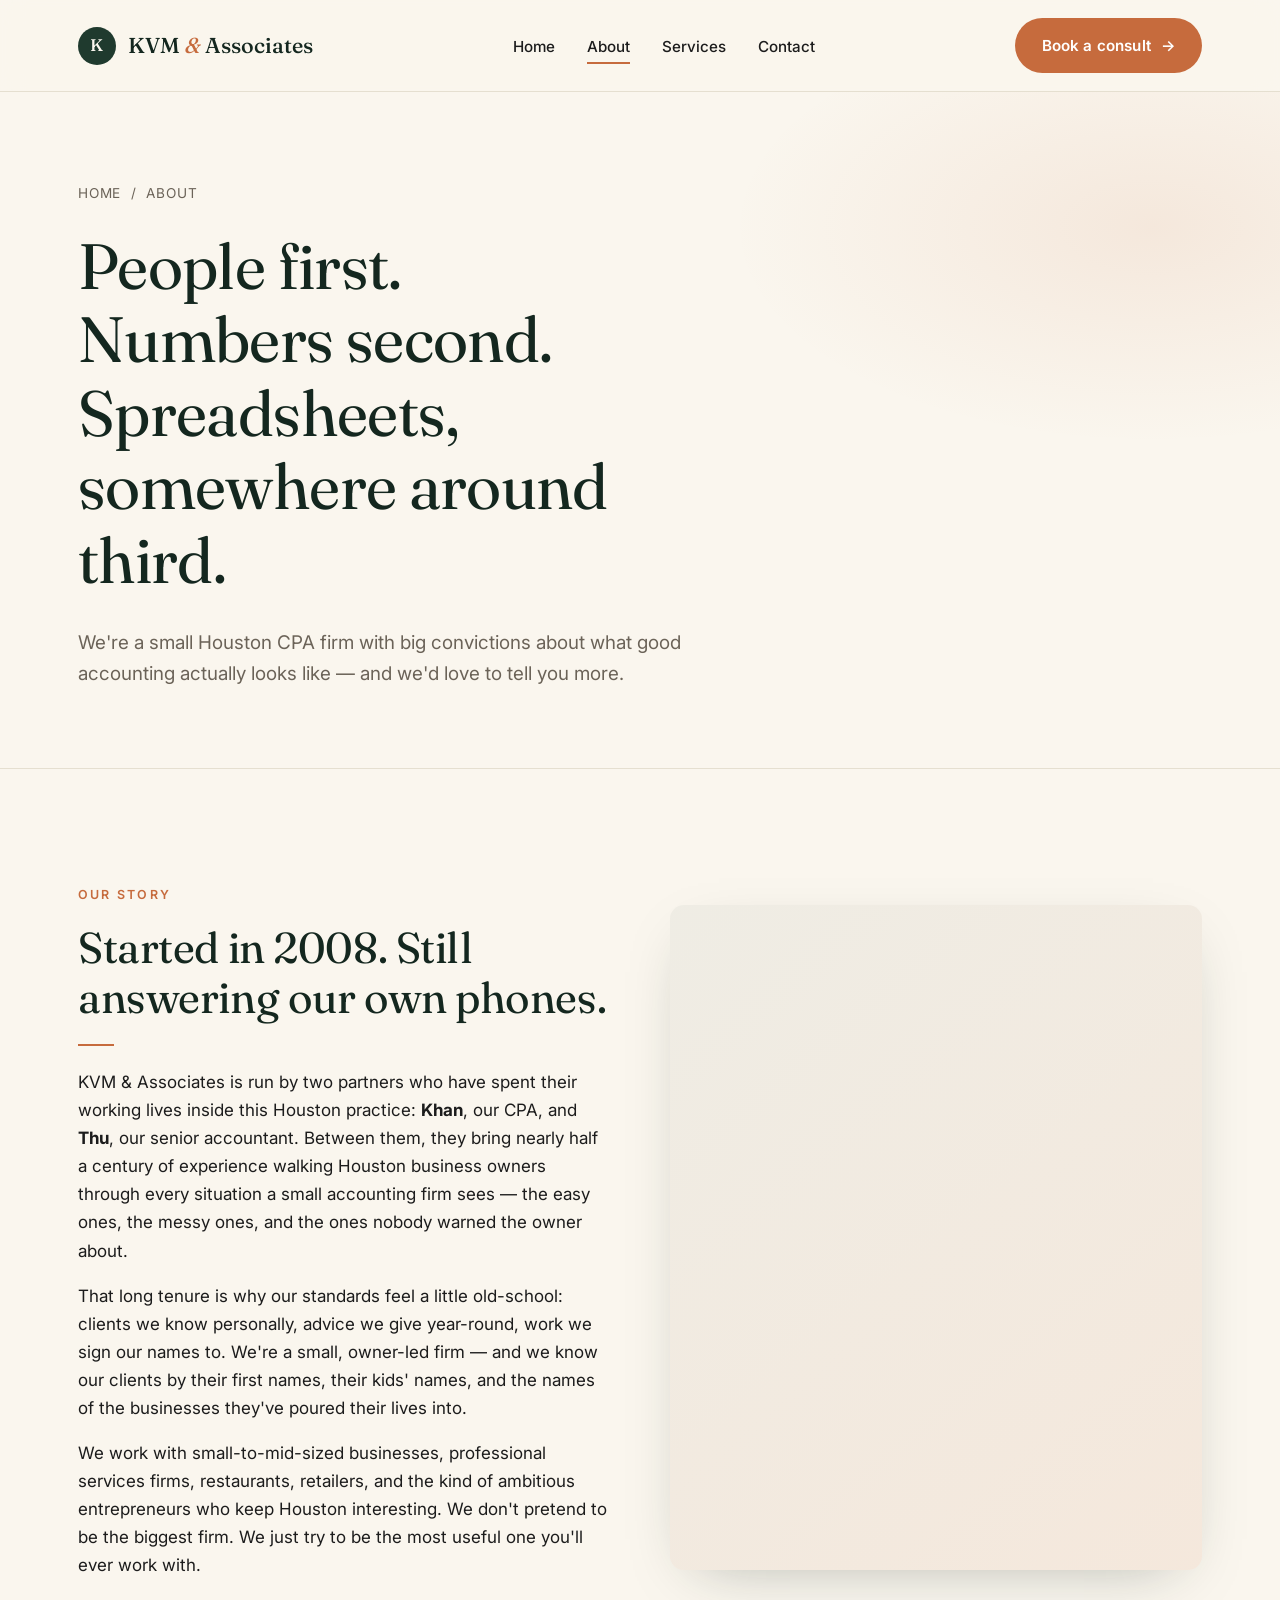
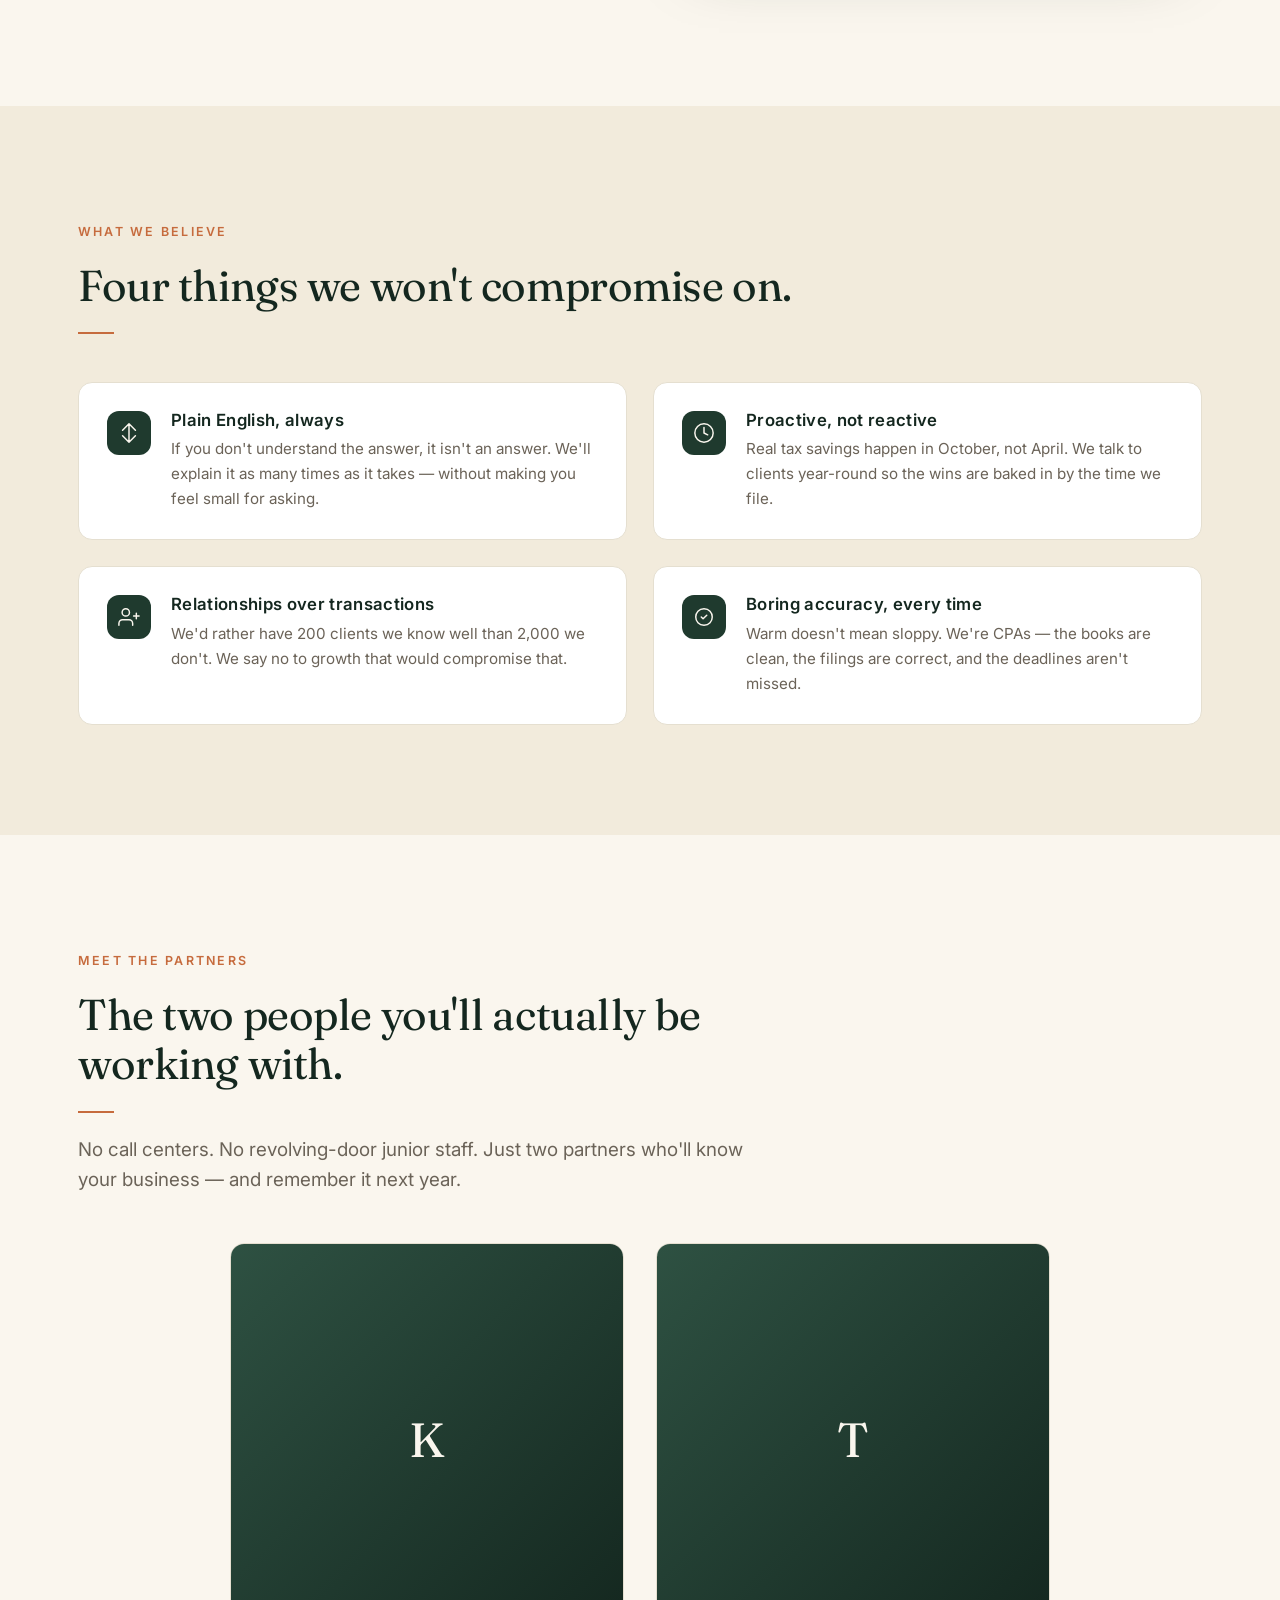
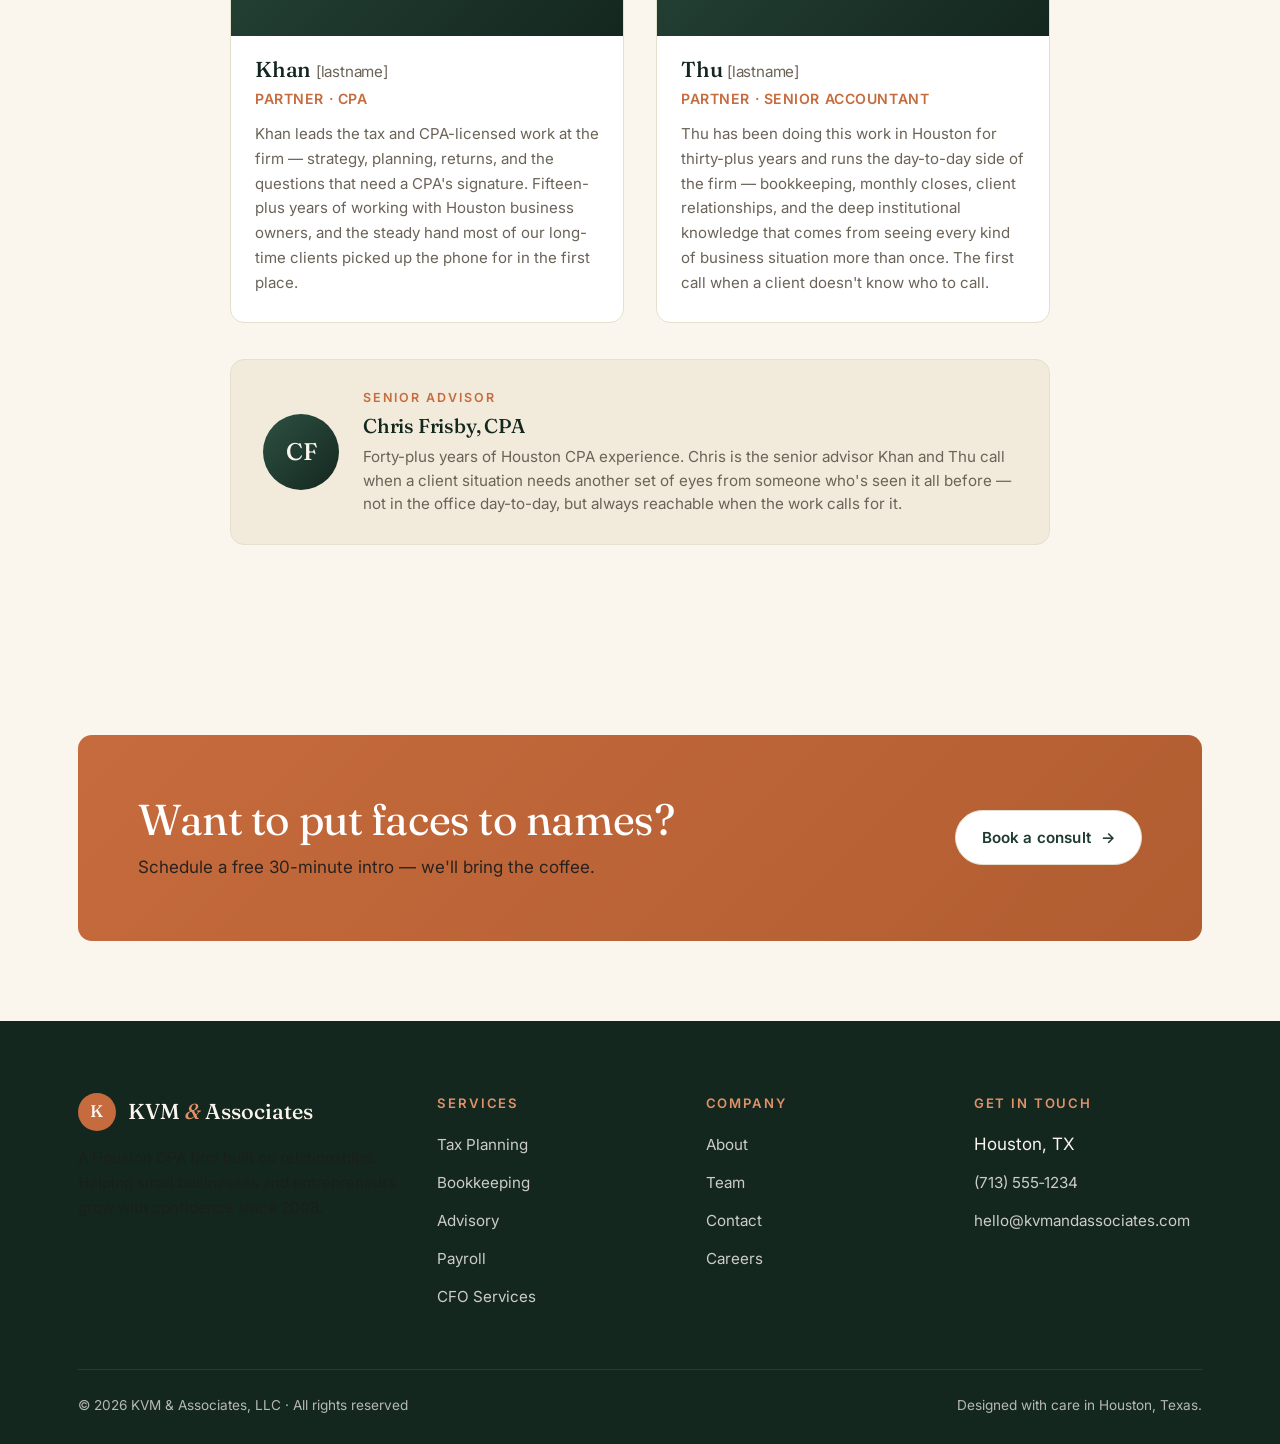
==== commit 4331b6af: "Add files via upload" ====
--- a/about.html
+++ b/about.html
@@ -50,9 +50,9 @@
           <span class="eyebrow">Our story</span>
           <h2>Started in 2008. Still answering our own phones.</h2>
           <div class="divider-leaf"></div>
-          <p>KVM &amp; Associates was founded on a simple frustration: most accounting firms treat their clients like file numbers. Our founder had spent years inside one of those firms, watching small business owners get the same generic advice — usually right around April 14th — and figured Houston deserved something better.</p>
-          <p>Fifteen years later, we're a small, owner-led firm that knows our clients by their first names, their kids' names, and the names of the businesses they've poured their lives into. We work with small-to-mid-sized businesses, professional services firms, restaurants, retailers, and the kind of ambitious entrepreneurs who keep Houston interesting.</p>
-          <p>We don't pretend to be the biggest firm. We just try to be the most useful one you'll ever work with.</p>
+          <p>KVM &amp; Associates is run by two partners who have spent their working lives inside this Houston practice: <strong>Khan</strong>, our CPA, and <strong>Thu</strong>, our senior accountant. Between them, they bring nearly half a century of experience walking Houston business owners through every situation a small accounting firm sees — the easy ones, the messy ones, and the ones nobody warned the owner about.</p>
+          <p>That long tenure is why our standards feel a little old-school: clients we know personally, advice we give year-round, work we sign our names to. We're a small, owner-led firm — and we know our clients by their first names, their kids' names, and the names of the businesses they've poured their lives into.</p>
+          <p>We work with small-to-mid-sized businesses, professional services firms, restaurants, retailers, and the kind of ambitious entrepreneurs who keep Houston interesting. We don't pretend to be the biggest firm. We just try to be the most useful one you'll ever work with.</p>
         </div>
         <div class="tease-img" style="aspect-ratio: 4/5;"></div>
       </div>
@@ -112,59 +112,39 @@
   <section class="section">
     <div class="wrap">
       <div style="max-width: 720px; margin-bottom: 48px;">
-        <span class="eyebrow">Meet the team</span>
-        <h2>The people you'll actually be working with.</h2>
+        <span class="eyebrow">Meet the partners</span>
+        <h2>The two people you'll actually be working with.</h2>
         <div class="divider-leaf"></div>
-        <p class="lead">No call centers. No revolving-door junior staff. Just CPAs who'll know your business — and remember it next year.</p>
-      </div>
-
-      <div class="team-grid">
+        <p class="lead">No call centers. No revolving-door junior staff. Just two partners who'll know your business — and remember it next year.</p>
+      </div>
+
+      <div class="team-grid" style="grid-template-columns: 1fr 1fr; max-width: 820px; margin: 0 auto;">
         <div class="member">
-          <div class="member-photo">KM</div>
+          <div class="member-photo">K</div>
           <div class="member-body">
-            <h3>Karen Mitchell, CPA</h3>
-            <div class="role">Founding Partner</div>
-            <p>20+ years in tax strategy and small business advisory. Loves a complicated S-Corp question. Texas A&amp;M alum, third-generation Houstonian.</p>
+            <h3>Khan <span style="color: var(--muted); font-weight: 400; font-family: 'Inter', sans-serif; font-size: 0.95rem;">[lastname]</span></h3>
+            <div class="role">Partner · CPA</div>
+            <p>Khan leads the tax and CPA-licensed work at the firm — strategy, planning, returns, and the questions that need a CPA's signature. Fifteen-plus years of working with Houston business owners, and the steady hand most of our long-time clients picked up the phone for in the first place.</p>
           </div>
         </div>
         <div class="member">
-          <div class="member-photo">VR</div>
+          <div class="member-photo">T</div>
           <div class="member-body">
-            <h3>Victor Ramirez, CPA</h3>
-            <div class="role">Partner, Advisory Services</div>
-            <p>Leads our outsourced CFO and growth advisory practice. Former corporate finance at a Fortune 500. Coaches little league on the side.</p>
-          </div>
-        </div>
-        <div class="member">
-          <div class="member-photo">MN</div>
-          <div class="member-body">
-            <h3>Maria Nguyen, CPA</h3>
-            <div class="role">Senior Tax Manager</div>
-            <p>Our multi-state and international tax specialist. Will absolutely find that deduction your last accountant missed. Speaks four languages.</p>
-          </div>
-        </div>
-        <div class="member">
-          <div class="member-photo">JT</div>
-          <div class="member-body">
-            <h3>Jordan Thompson</h3>
-            <div class="role">Bookkeeping Lead</div>
-            <p>QuickBooks ProAdvisor and Xero Certified. Turns chaotic shoebox bookkeeping into clean monthly financials. Sourdough enthusiast.</p>
-          </div>
-        </div>
-        <div class="member">
-          <div class="member-photo">AP</div>
-          <div class="member-body">
-            <h3>Aisha Patel, CPA</h3>
-            <div class="role">Tax Senior</div>
-            <p>Specializes in real estate, restaurants, and professional services clients. Believes spreadsheets are an art form. We agree.</p>
-          </div>
-        </div>
-        <div class="member">
-          <div class="member-photo">RC</div>
-          <div class="member-body">
-            <h3>Ryan Carter</h3>
-            <div class="role">Client Success Manager</div>
-            <p>Your first call when you're not sure who to call. Coordinates onboarding and makes sure no client question waits more than 24 hours.</p>
+            <h3>Thu <span style="color: var(--muted); font-weight: 400; font-family: 'Inter', sans-serif; font-size: 0.95rem;">[lastname]</span></h3>
+            <div class="role">Partner · Senior Accountant</div>
+            <p>Thu has been doing this work in Houston for thirty-plus years and runs the day-to-day side of the firm — bookkeeping, monthly closes, client relationships, and the deep institutional knowledge that comes from seeing every kind of business situation more than once. The first call when a client doesn't know who to call.</p>
+          </div>
+        </div>
+      </div>
+
+      <!-- SENIOR ADVISOR (Chris Frisby) — smaller treatment, distinct tier -->
+      <div style="max-width: 820px; margin: 36px auto 0;">
+        <div style="background: var(--cream-warm); border: 1px solid var(--line); border-radius: var(--radius); padding: 28px 32px; display: flex; gap: 24px; align-items: center; flex-wrap: wrap;">
+          <div style="flex: 0 0 76px; height: 76px; border-radius: 50%; background: linear-gradient(135deg, var(--forest-soft), var(--forest-deep)); display: grid; place-items: center; color: var(--cream); font-family: 'Fraunces', serif; font-size: 1.5rem; font-weight: 500;">CF</div>
+          <div style="flex: 1 1 360px;">
+            <p style="font-size: 0.78rem; letter-spacing: 0.16em; text-transform: uppercase; color: var(--clay); font-weight: 600; margin: 0 0 6px;">Senior Advisor</p>
+            <h3 style="margin: 0 0 8px; font-size: 1.25rem;">Chris Frisby, CPA</h3>
+            <p style="margin: 0; color: var(--muted); font-size: 0.95rem; line-height: 1.55;">Forty-plus years of Houston CPA experience. Chris is the senior advisor Khan and Thu call when a client situation needs another set of eyes from someone who's seen it all before — not in the office day-to-day, but always reachable when the work calls for it.</p>
           </div>
         </div>
       </div>
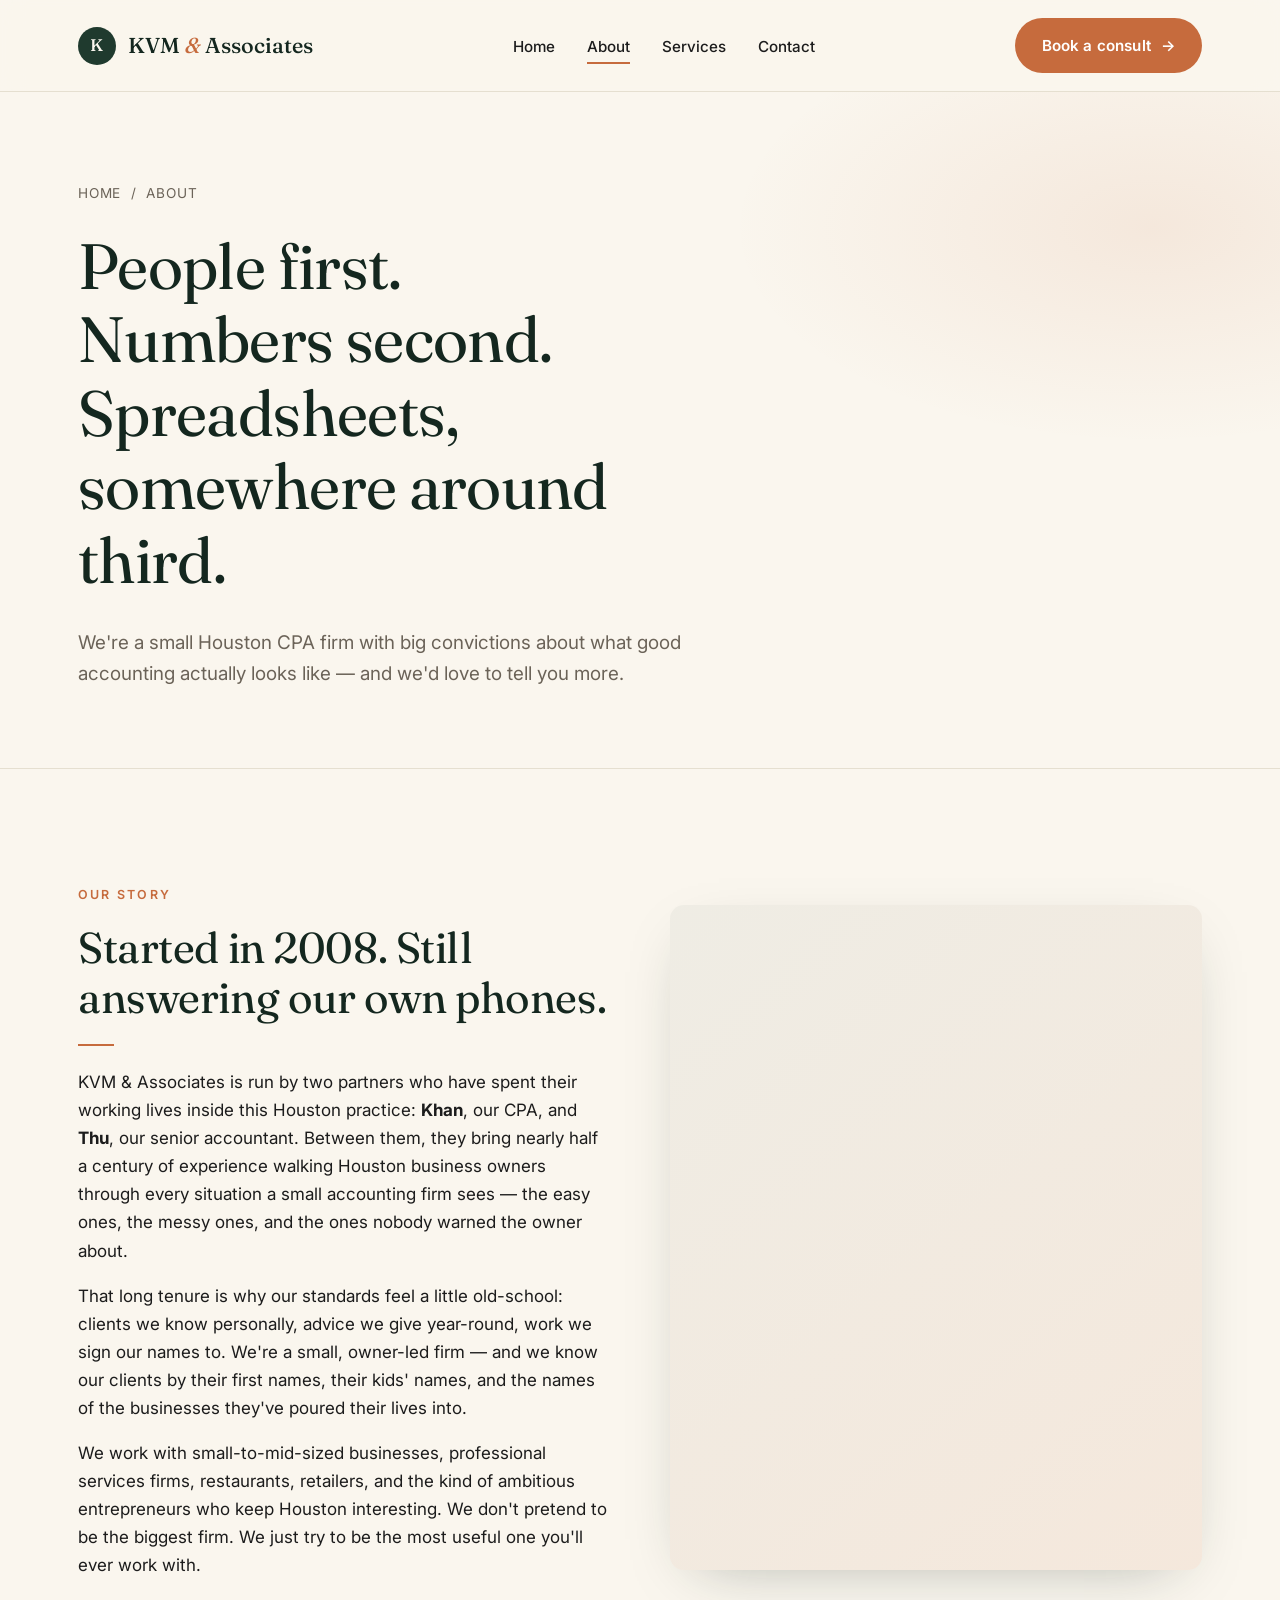
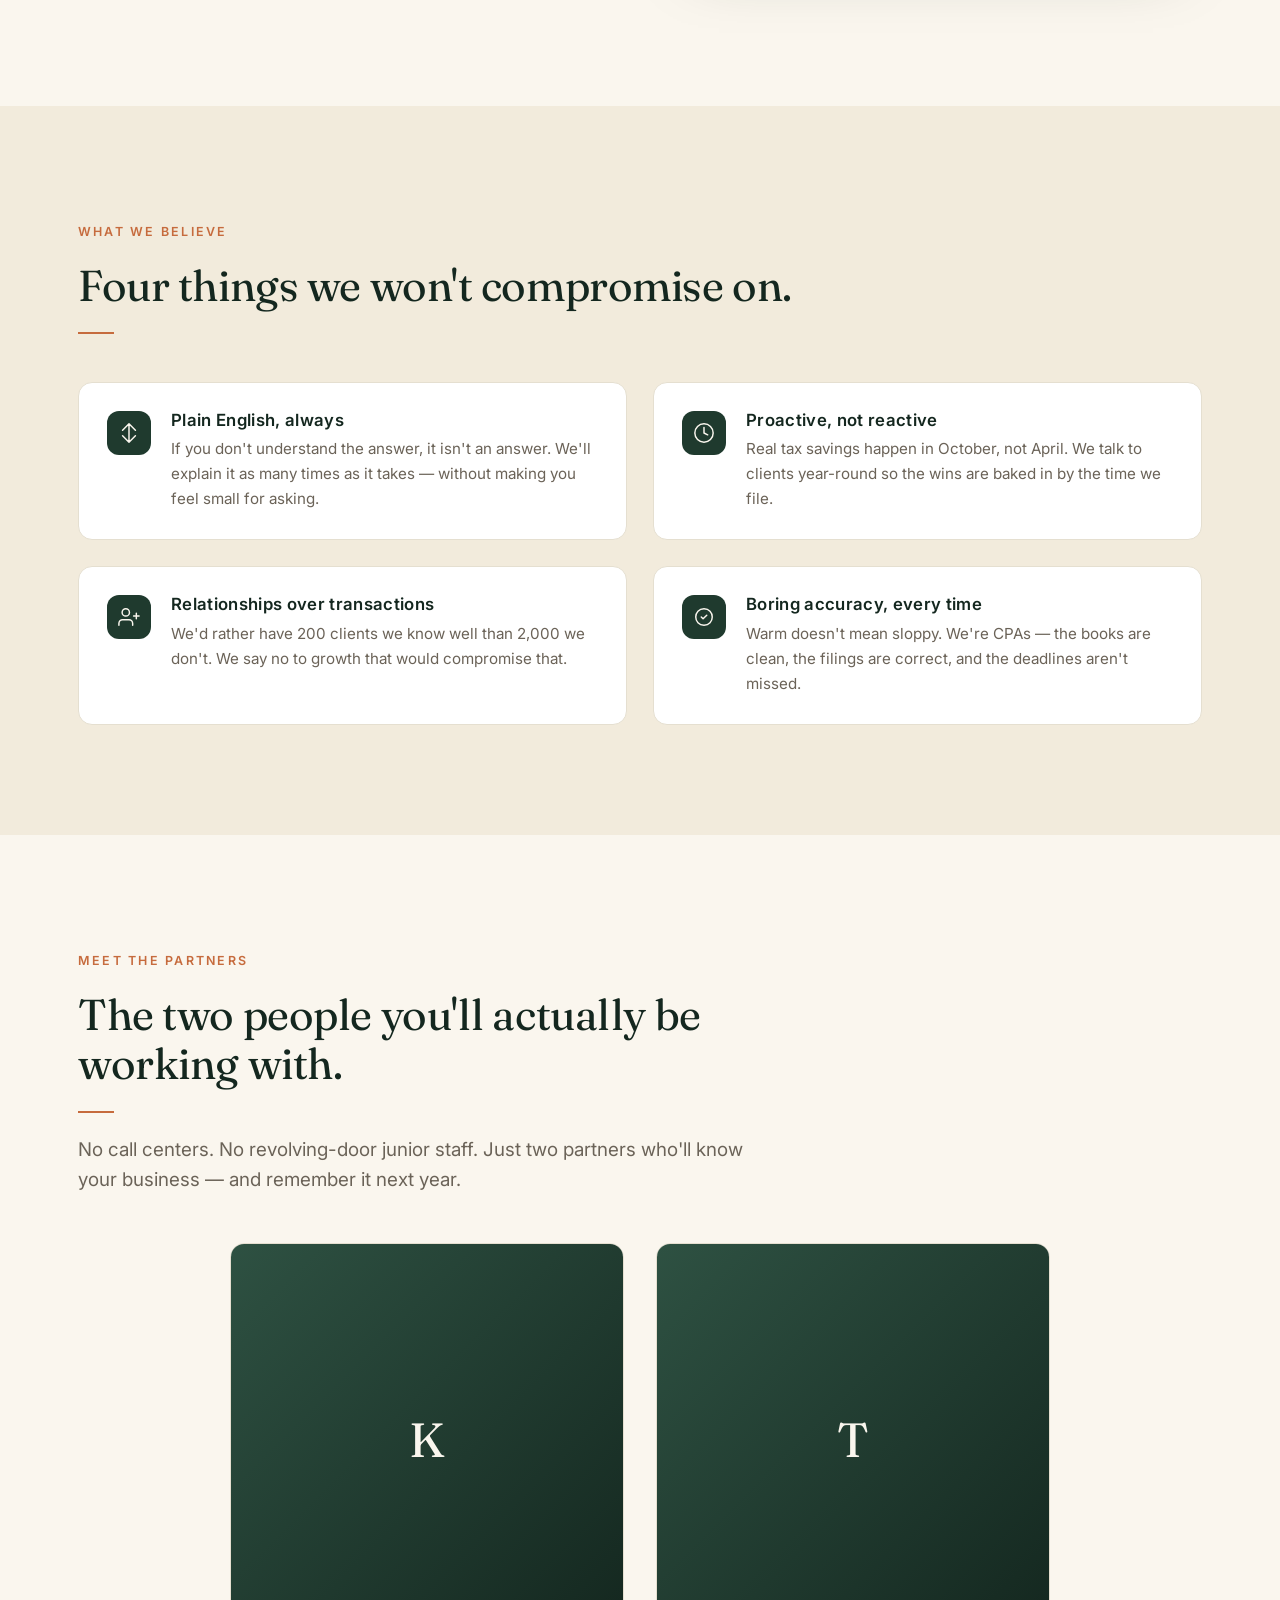
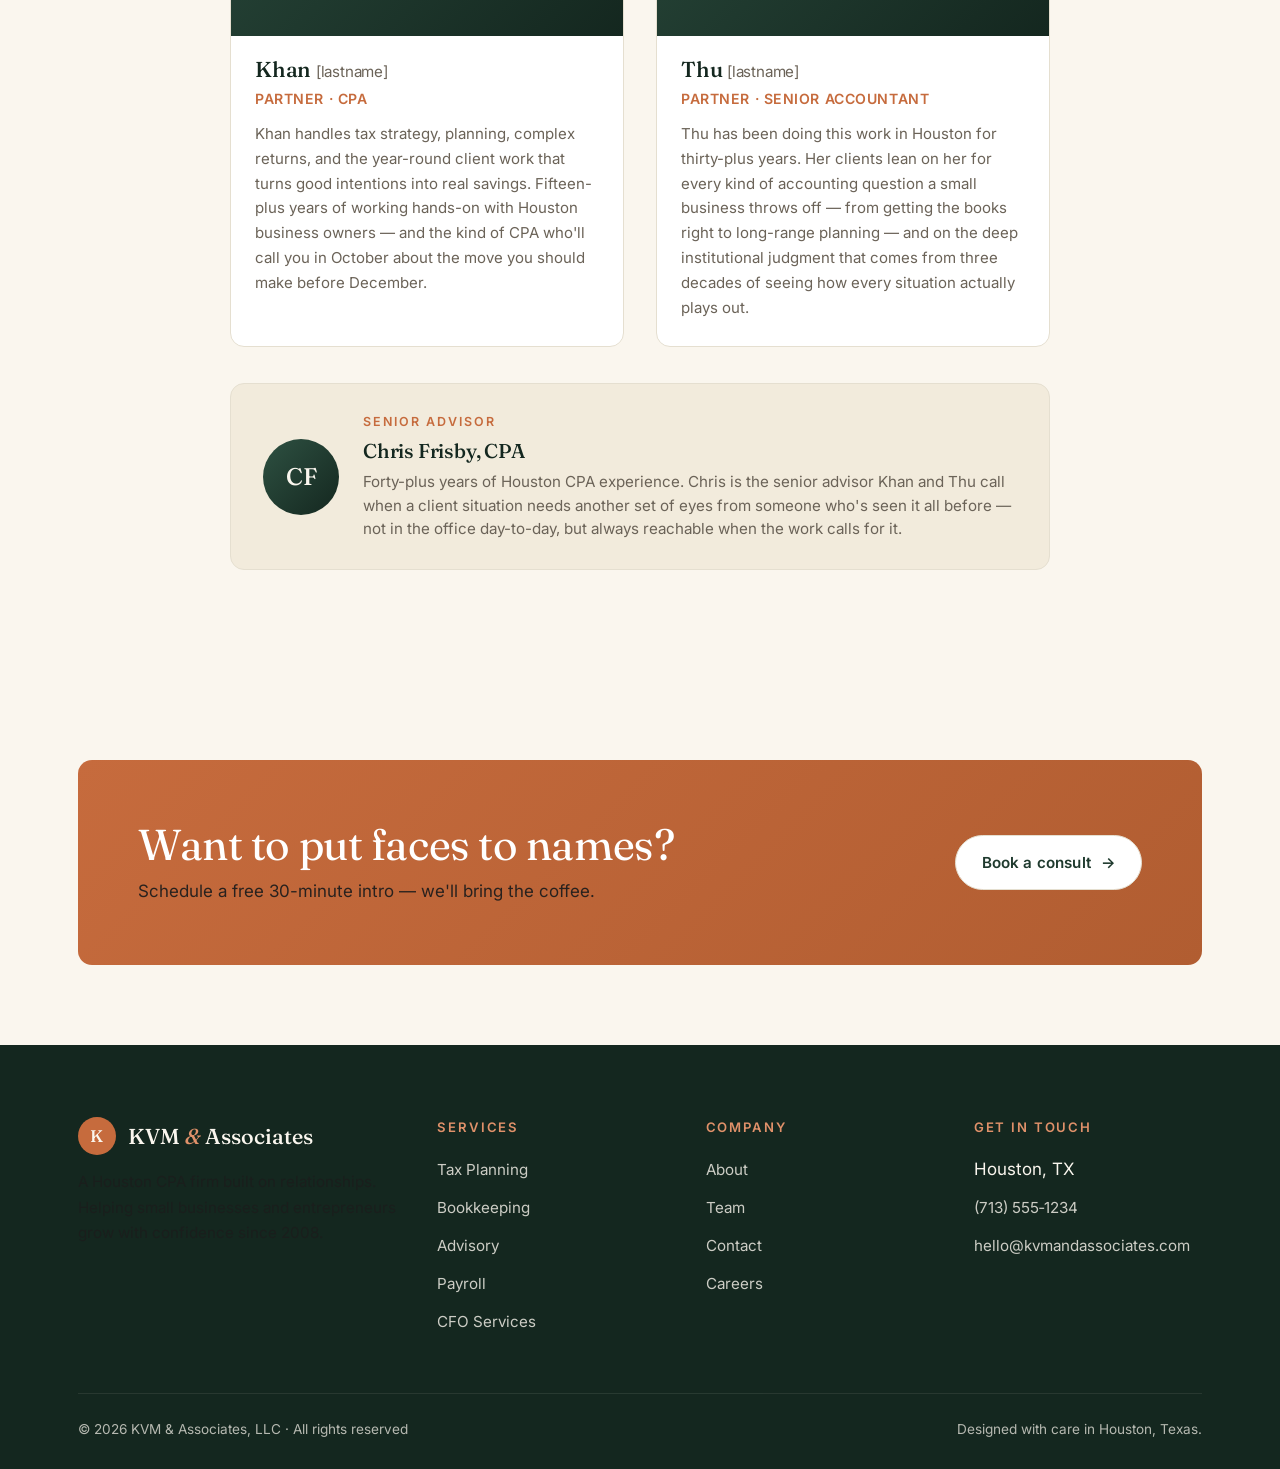
==== commit f7ee1fa3: "Add files via upload" ====
--- a/about.html
+++ b/about.html
@@ -124,7 +124,7 @@
           <div class="member-body">
             <h3>Khan <span style="color: var(--muted); font-weight: 400; font-family: 'Inter', sans-serif; font-size: 0.95rem;">[lastname]</span></h3>
             <div class="role">Partner · CPA</div>
-            <p>Khan leads the tax and CPA-licensed work at the firm — strategy, planning, returns, and the questions that need a CPA's signature. Fifteen-plus years of working with Houston business owners, and the steady hand most of our long-time clients picked up the phone for in the first place.</p>
+            <p>Khan handles tax strategy, planning, complex returns, and the year-round client work that turns good intentions into real savings. Fifteen-plus years of working hands-on with Houston business owners — and the kind of CPA who'll call you in October about the move you should make before December.</p>
           </div>
         </div>
         <div class="member">
@@ -132,7 +132,7 @@
           <div class="member-body">
             <h3>Thu <span style="color: var(--muted); font-weight: 400; font-family: 'Inter', sans-serif; font-size: 0.95rem;">[lastname]</span></h3>
             <div class="role">Partner · Senior Accountant</div>
-            <p>Thu has been doing this work in Houston for thirty-plus years and runs the day-to-day side of the firm — bookkeeping, monthly closes, client relationships, and the deep institutional knowledge that comes from seeing every kind of business situation more than once. The first call when a client doesn't know who to call.</p>
+            <p>Thu has been doing this work in Houston for thirty-plus years. Her clients lean on her for every kind of accounting question a small business throws off — from getting the books right to long-range planning — and on the deep institutional judgment that comes from three decades of seeing how every situation actually plays out.</p>
           </div>
         </div>
       </div>
